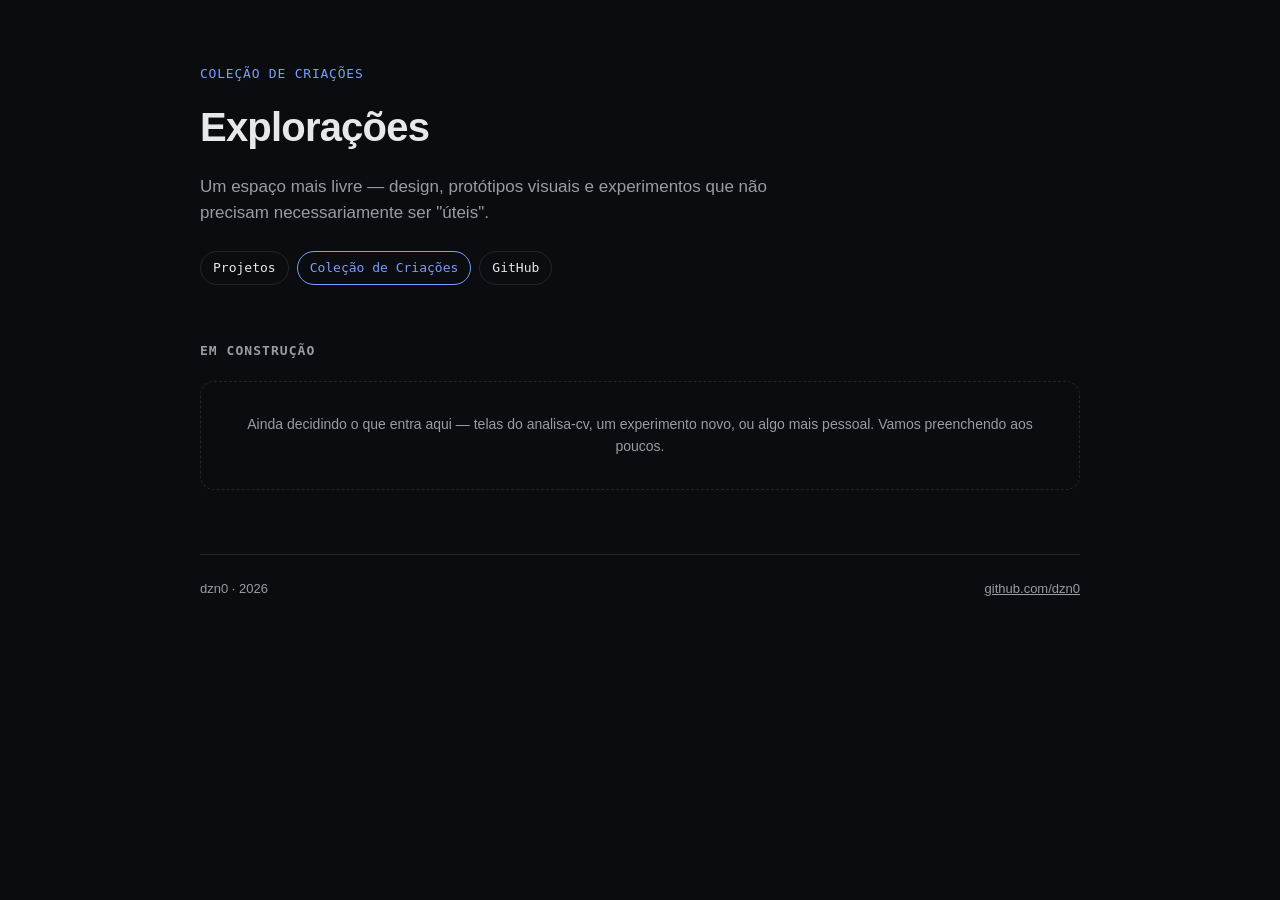
==== criacoes/index.html @ fe2613f8 "Add initial GitHub Pages site with projects portfolio and creations placeholder Co-Authored-By: Clau" ====
<!doctype html>
<html lang="pt-BR">
<head>
  <meta charset="UTF-8" />
  <meta name="viewport" content="width=device-width, initial-scale=1.0" />
  <title>dzn0 — Coleção de Criações</title>
  <meta name="description" content="Lado criativo e exploratório de André — design, protótipos, experimentos." />
  <link rel="stylesheet" href="../assets/style.css" />
</head>
<body>
  <div class="wrap">
    <header class="hero">
      <p class="eyebrow">Coleção de Criações</p>
      <h1>Explorações</h1>
      <p class="lede">
        Um espaço mais livre — design, protótipos visuais e experimentos que não
        precisam necessariamente ser "úteis".
      </p>
      <nav class="nav-links">
        <a href="../index.html">Projetos</a>
        <a href="index.html" aria-current="page">Coleção de Criações</a>
        <a href="https://github.com/dzn0" target="_blank" rel="noopener">GitHub</a>
      </nav>
    </header>

    <section>
      <h2>Em construção</h2>
      <div class="placeholder">
        Ainda decidindo o que entra aqui — telas do analisa-cv, um experimento novo,
        ou algo mais pessoal. Vamos preenchendo aos poucos.
      </div>
    </section>

    <!--
      Modelo pra quando tiver conteúdo — copiar o bloco abaixo dentro de uma <section>:

      <div class="gallery">
        <figure>
          <img src="../assets/exemplo.png" alt="Descrição da imagem" />
          <figcaption>Nome da peça — contexto curto</figcaption>
        </figure>
      </div>
    -->

    <footer>
      <span>dzn0 · 2026</span>
      <a href="https://github.com/dzn0" target="_blank" rel="noopener">github.com/dzn0</a>
    </footer>
  </div>
</body>
</html>
---- assets/style.css ----
:root {
  color-scheme: dark;
  --bg: #0b0c0f;
  --bg-elev: #121317;
  --border: #23252b;
  --text: #e7e8ea;
  --text-dim: #9a9ca3;
  --accent: #7c9cff;
  --accent-dim: #3d4a7a;
  --mono: "SFMono-Regular", ui-monospace, "JetBrains Mono", Consolas, monospace;
  --sans: -apple-system, "Segoe UI", Inter, Helvetica, Arial, sans-serif;
  --radius: 14px;
  --max-width: 880px;
}

* { box-sizing: border-box; }

html, body {
  margin: 0;
  padding: 0;
  background: var(--bg);
  color: var(--text);
  font-family: var(--sans);
  line-height: 1.55;
}

body {
  padding: 64px 24px 96px;
}

.wrap {
  max-width: var(--max-width);
  margin: 0 auto;
}

header.hero {
  margin-bottom: 56px;
}

.eyebrow {
  font-family: var(--mono);
  font-size: 13px;
  color: var(--accent);
  letter-spacing: 0.06em;
  text-transform: uppercase;
  margin: 0 0 12px;
}

h1 {
  font-size: clamp(28px, 5vw, 40px);
  margin: 0 0 16px;
  letter-spacing: -0.02em;
}

.lede {
  color: var(--text-dim);
  font-size: 17px;
  max-width: 640px;
  margin: 0 0 24px;
}

.nav-links {
  display: flex;
  gap: 8px;
  flex-wrap: wrap;
}

.nav-links a {
  font-family: var(--mono);
  font-size: 13px;
  color: var(--text);
  text-decoration: none;
  border: 1px solid var(--border);
  padding: 6px 12px;
  border-radius: 999px;
  transition: border-color 0.15s ease, color 0.15s ease;
}

.nav-links a:hover,
.nav-links a[aria-current="page"] {
  border-color: var(--accent);
  color: var(--accent);
}

section {
  margin-bottom: 48px;
}

section > h2 {
  font-size: 13px;
  font-family: var(--mono);
  text-transform: uppercase;
  letter-spacing: 0.08em;
  color: var(--text-dim);
  margin: 0 0 20px;
}

.card {
  background: var(--bg-elev);
  border: 1px solid var(--border);
  border-radius: var(--radius);
  padding: 24px;
  margin-bottom: 16px;
  transition: border-color 0.15s ease, transform 0.15s ease;
}

.card:hover {
  border-color: var(--accent-dim);
}

.card.featured {
  border-color: var(--accent-dim);
  background: linear-gradient(180deg, rgba(124,156,255,0.06), transparent 60%), var(--bg-elev);
}

.card-top {
  display: flex;
  align-items: baseline;
  justify-content: space-between;
  gap: 12px;
  flex-wrap: wrap;
  margin-bottom: 8px;
}

.card h3 {
  margin: 0;
  font-size: 19px;
}

.card h3 a {
  color: var(--text);
  text-decoration: none;
}

.card h3 a:hover {
  color: var(--accent);
}

.tag {
  font-family: var(--mono);
  font-size: 11px;
  color: var(--accent);
  border: 1px solid var(--accent-dim);
  padding: 2px 8px;
  border-radius: 999px;
  white-space: nowrap;
}

.tag.wip {
  color: #e0b168;
  border-color: #6b552e;
}

.card p {
  color: var(--text-dim);
  margin: 0 0 12px;
  font-size: 15px;
}

.stack {
  display: flex;
  flex-wrap: wrap;
  gap: 6px;
  margin-bottom: 14px;
}

.stack span {
  font-family: var(--mono);
  font-size: 11.5px;
  color: var(--text-dim);
  background: rgba(255,255,255,0.04);
  padding: 3px 8px;
  border-radius: 6px;
}

.card-links {
  display: flex;
  gap: 16px;
}

.card-links a {
  font-family: var(--mono);
  font-size: 13px;
  color: var(--accent);
  text-decoration: none;
}

.card-links a:hover {
  text-decoration: underline;
}

.placeholder {
  border: 1px dashed var(--border);
  border-radius: var(--radius);
  padding: 32px 24px;
  color: var(--text-dim);
  font-size: 14px;
  text-align: center;
}

.gallery {
  display: grid;
  grid-template-columns: repeat(auto-fill, minmax(220px, 1fr));
  gap: 16px;
}

.gallery figure {
  margin: 0;
  border: 1px solid var(--border);
  border-radius: var(--radius);
  overflow: hidden;
  background: var(--bg-elev);
}

.gallery img {
  display: block;
  width: 100%;
  height: auto;
}

.gallery figcaption {
  padding: 10px 14px;
  font-size: 13px;
  color: var(--text-dim);
}

footer {
  margin-top: 64px;
  padding-top: 24px;
  border-top: 1px solid var(--border);
  color: var(--text-dim);
  font-size: 13px;
  display: flex;
  justify-content: space-between;
  flex-wrap: wrap;
  gap: 8px;
}

footer a {
  color: var(--text-dim);
}

footer a:hover {
  color: var(--accent);
}
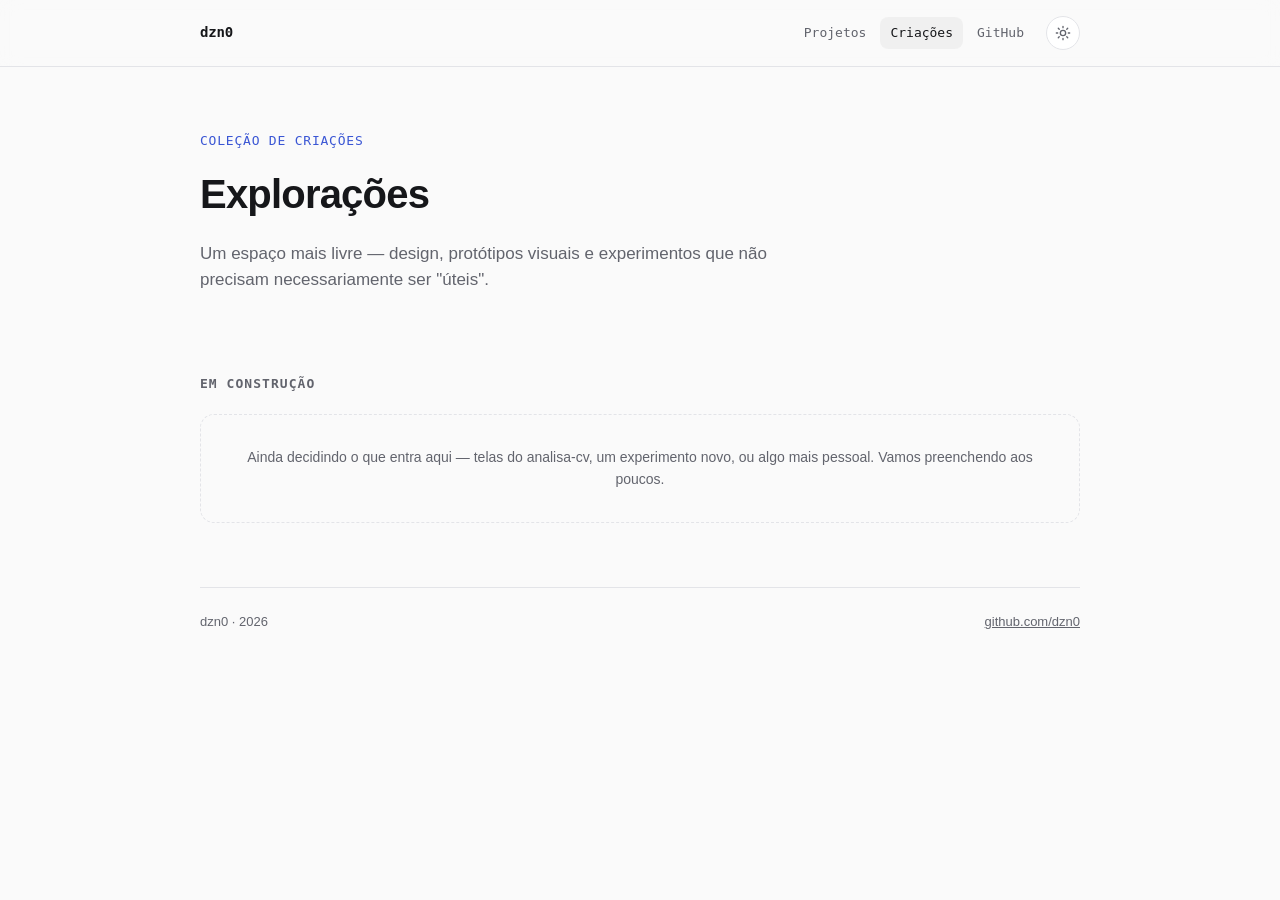
==== commit 2bcdce76: "Add site header with light/dark toggle and profile photo Defaults to light mode; preference persists" ====
--- a/criacoes/index.html
+++ b/criacoes/index.html
@@ -6,21 +6,47 @@
   <title>dzn0 — Coleção de Criações</title>
   <meta name="description" content="Lado criativo e exploratório de André — design, protótipos, experimentos." />
   <link rel="stylesheet" href="../assets/style.css" />
+  <script>
+    (function () {
+      try {
+        if (localStorage.getItem("theme") === "dark") {
+          document.documentElement.setAttribute("data-theme", "dark");
+        }
+      } catch (e) {}
+    })();
+  </script>
 </head>
 <body>
+  <header class="site-header">
+    <div class="wrap">
+      <a class="brand" href="../index.html">dzn0</a>
+      <nav>
+        <a href="../index.html">Projetos</a>
+        <a href="index.html" aria-current="page">Criações</a>
+        <a href="https://github.com/dzn0" target="_blank" rel="noopener">GitHub</a>
+        <button class="theme-toggle" type="button" onclick="window.__toggleTheme()" aria-label="Alternar tema claro/escuro">
+          <svg class="icon-sun" viewBox="0 0 24 24" fill="none" stroke="currentColor" stroke-width="2" stroke-linecap="round" stroke-linejoin="round" aria-hidden="true">
+            <circle cx="12" cy="12" r="4"/>
+            <path d="M12 2v2M12 20v2M4.93 4.93l1.41 1.41M17.66 17.66l1.41 1.41M2 12h2M20 12h2M6.34 17.66l-1.41 1.41M19.07 4.93l-1.41 1.41"/>
+          </svg>
+          <svg class="icon-moon" viewBox="0 0 24 24" fill="currentColor" aria-hidden="true">
+            <path d="M21 12.79A9 9 0 1 1 11.21 3 7 7 0 0 0 21 12.79z"/>
+          </svg>
+        </button>
+      </nav>
+    </div>
+  </header>
+
   <div class="wrap">
     <header class="hero">
-      <p class="eyebrow">Coleção de Criações</p>
-      <h1>Explorações</h1>
-      <p class="lede">
-        Um espaço mais livre — design, protótipos visuais e experimentos que não
-        precisam necessariamente ser "úteis".
-      </p>
-      <nav class="nav-links">
-        <a href="../index.html">Projetos</a>
-        <a href="index.html" aria-current="page">Coleção de Criações</a>
-        <a href="https://github.com/dzn0" target="_blank" rel="noopener">GitHub</a>
-      </nav>
+      <div>
+        <p class="eyebrow">Coleção de Criações</p>
+        <h1>Explorações</h1>
+        <p class="lede">
+          Um espaço mais livre — design, protótipos visuais e experimentos que não
+          precisam necessariamente ser "úteis".
+        </p>
+      </div>
     </header>
 
     <section>
@@ -47,5 +73,6 @@
       <a href="https://github.com/dzn0" target="_blank" rel="noopener">github.com/dzn0</a>
     </footer>
   </div>
+  <script src="../assets/theme.js"></script>
 </body>
 </html>
--- a/assets/style.css
+++ b/assets/style.css
@@ -1,4 +1,22 @@
 :root {
+  color-scheme: light;
+  --bg: #fafafa;
+  --bg-elev: #ffffff;
+  --border: #e3e4e8;
+  --text: #16171a;
+  --text-dim: #62646d;
+  --accent: #3a56d4;
+  --accent-dim: #c3cdf5;
+  --stack-bg: rgba(0, 0, 0, 0.04);
+  --tint: rgba(58, 86, 212, 0.05);
+  --header-bg: rgba(250, 250, 250, 0.85);
+  --mono: "SFMono-Regular", ui-monospace, "JetBrains Mono", Consolas, monospace;
+  --sans: -apple-system, "Segoe UI", Inter, Helvetica, Arial, sans-serif;
+  --radius: 14px;
+  --max-width: 880px;
+}
+
+html[data-theme="dark"] {
   color-scheme: dark;
   --bg: #0b0c0f;
   --bg-elev: #121317;
@@ -7,11 +25,12 @@
   --text-dim: #9a9ca3;
   --accent: #7c9cff;
   --accent-dim: #3d4a7a;
-  --mono: "SFMono-Regular", ui-monospace, "JetBrains Mono", Consolas, monospace;
-  --sans: -apple-system, "Segoe UI", Inter, Helvetica, Arial, sans-serif;
-  --radius: 14px;
-  --max-width: 880px;
-}
+  --stack-bg: rgba(255, 255, 255, 0.04);
+  --tint: rgba(124, 156, 255, 0.06);
+  --header-bg: rgba(11, 12, 15, 0.85);
+}
+
+* { transition: background-color 0.15s ease, border-color 0.15s ease, color 0.15s ease; }
 
 * { box-sizing: border-box; }
 
@@ -25,7 +44,7 @@
 }
 
 body {
-  padding: 64px 24px 96px;
+  padding: 0 24px 96px;
 }
 
 .wrap {
@@ -33,8 +52,96 @@
   margin: 0 auto;
 }
 
+.site-header {
+  position: sticky;
+  top: 0;
+  z-index: 10;
+  backdrop-filter: blur(10px);
+  background: var(--header-bg);
+  border-bottom: 1px solid var(--border);
+  margin: 0 -24px 64px;
+  padding: 16px 24px;
+}
+
+.site-header .wrap {
+  display: flex;
+  align-items: center;
+  justify-content: space-between;
+  gap: 16px;
+}
+
+.brand {
+  font-family: var(--mono);
+  font-size: 14px;
+  font-weight: 600;
+  color: var(--text);
+  text-decoration: none;
+  letter-spacing: -0.01em;
+}
+
+.site-header nav {
+  display: flex;
+  align-items: center;
+  gap: 4px;
+}
+
+.site-header nav a {
+  font-family: var(--mono);
+  font-size: 13px;
+  color: var(--text-dim);
+  text-decoration: none;
+  padding: 6px 10px;
+  border-radius: 8px;
+}
+
+.site-header nav a:hover,
+.site-header nav a[aria-current="page"] {
+  color: var(--text);
+  background: var(--stack-bg);
+}
+
+.theme-toggle {
+  display: inline-flex;
+  align-items: center;
+  justify-content: center;
+  width: 34px;
+  height: 34px;
+  border-radius: 999px;
+  border: 1px solid var(--border);
+  background: var(--bg-elev);
+  color: var(--text-dim);
+  cursor: pointer;
+  margin-left: 8px;
+}
+
+.theme-toggle:hover {
+  color: var(--text);
+  border-color: var(--accent-dim);
+}
+
+.theme-toggle svg {
+  width: 16px;
+  height: 16px;
+}
+
+.theme-toggle .icon-moon { display: none; }
+html[data-theme="dark"] .theme-toggle .icon-sun { display: none; }
+html[data-theme="dark"] .theme-toggle .icon-moon { display: block; }
+
 header.hero {
   margin-bottom: 56px;
+  display: flex;
+  align-items: flex-start;
+  gap: 20px;
+}
+
+.avatar {
+  width: 64px;
+  height: 64px;
+  border-radius: 50%;
+  object-fit: cover;
+  border: 1px solid var(--border);
+  flex-shrink: 0;
 }
 
 .eyebrow {
@@ -110,7 +217,7 @@
 
 .card.featured {
   border-color: var(--accent-dim);
-  background: linear-gradient(180deg, rgba(124,156,255,0.06), transparent 60%), var(--bg-elev);
+  background: linear-gradient(180deg, var(--tint), transparent 60%), var(--bg-elev);
 }
 
 .card-top {
@@ -168,7 +275,7 @@
   font-family: var(--mono);
   font-size: 11.5px;
   color: var(--text-dim);
-  background: rgba(255,255,255,0.04);
+  background: var(--stack-bg);
   padding: 3px 8px;
   border-radius: 6px;
 }
@@ -187,6 +294,75 @@
 
 .card-links a:hover {
   text-decoration: underline;
+}
+
+.ai-legend {
+  border: 1px solid var(--border);
+  border-radius: var(--radius);
+  padding: 20px 24px;
+  background: var(--bg-elev);
+}
+
+.ai-legend > p {
+  color: var(--text-dim);
+  font-size: 14px;
+  margin: 0 0 16px;
+}
+
+.ai-key {
+  display: grid;
+  grid-template-columns: repeat(auto-fit, minmax(200px, 1fr));
+  gap: 16px;
+}
+
+.ai-key-item p {
+  color: var(--text-dim);
+  font-size: 13px;
+  margin: 8px 0 0;
+}
+
+.ai-badge {
+  display: inline-flex;
+  align-items: center;
+  gap: 6px;
+  font-family: var(--mono);
+  font-size: 12px;
+  padding: 4px 10px;
+  border-radius: 999px;
+  border: 1px solid;
+  white-space: nowrap;
+}
+
+.ai-badge svg {
+  width: 13px;
+  height: 13px;
+  flex-shrink: 0;
+}
+
+.ai-badge.vibecoded {
+  color: #e8a077;
+  border-color: #6b4530;
+  background: rgba(217, 119, 87, 0.08);
+}
+
+.ai-badge.assisted {
+  color: var(--accent);
+  border-color: var(--accent-dim);
+  background: rgba(124, 156, 255, 0.06);
+}
+
+.ai-badge.none {
+  color: #8fc396;
+  border-color: #3d5c40;
+  background: rgba(143, 195, 150, 0.06);
+}
+
+.card .ai-note {
+  color: var(--text-dim);
+  font-size: 13px;
+  margin: 0 0 14px;
+  padding-top: 12px;
+  border-top: 1px solid var(--border);
 }
 
 .placeholder {
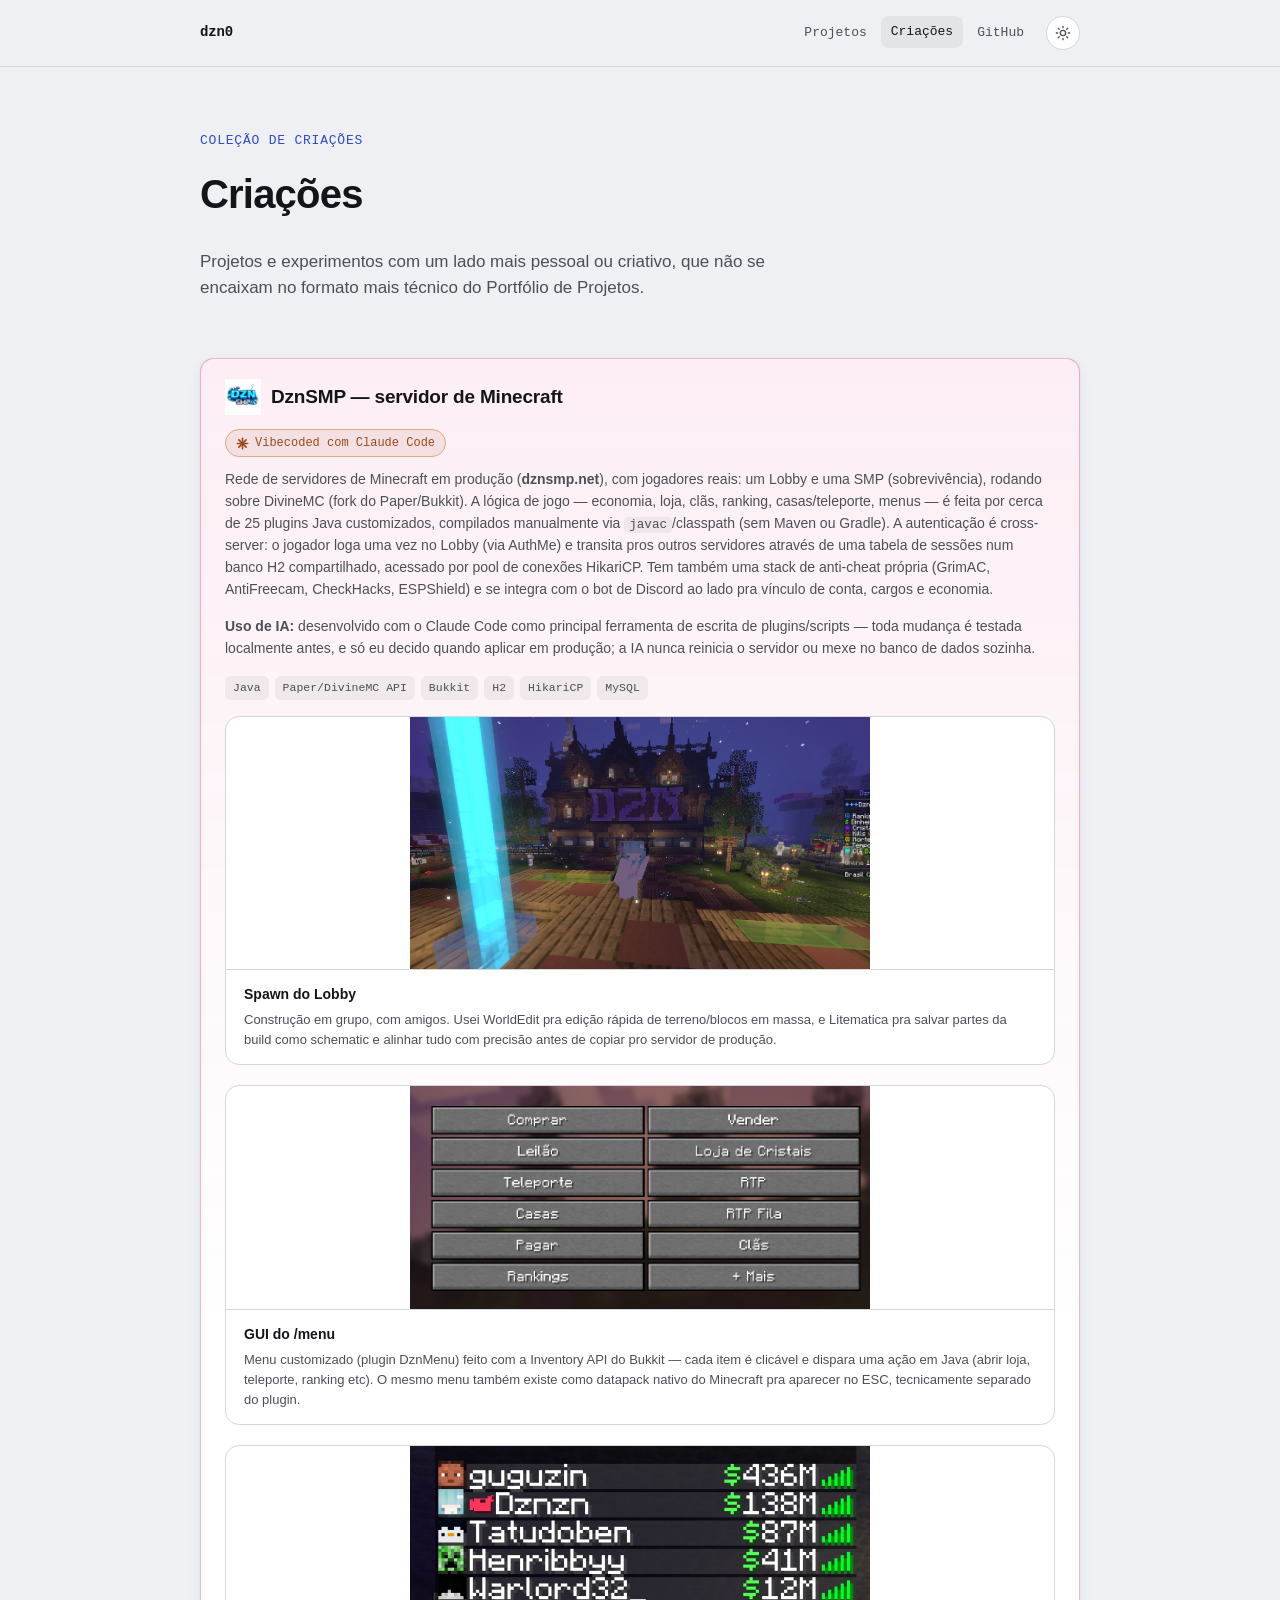
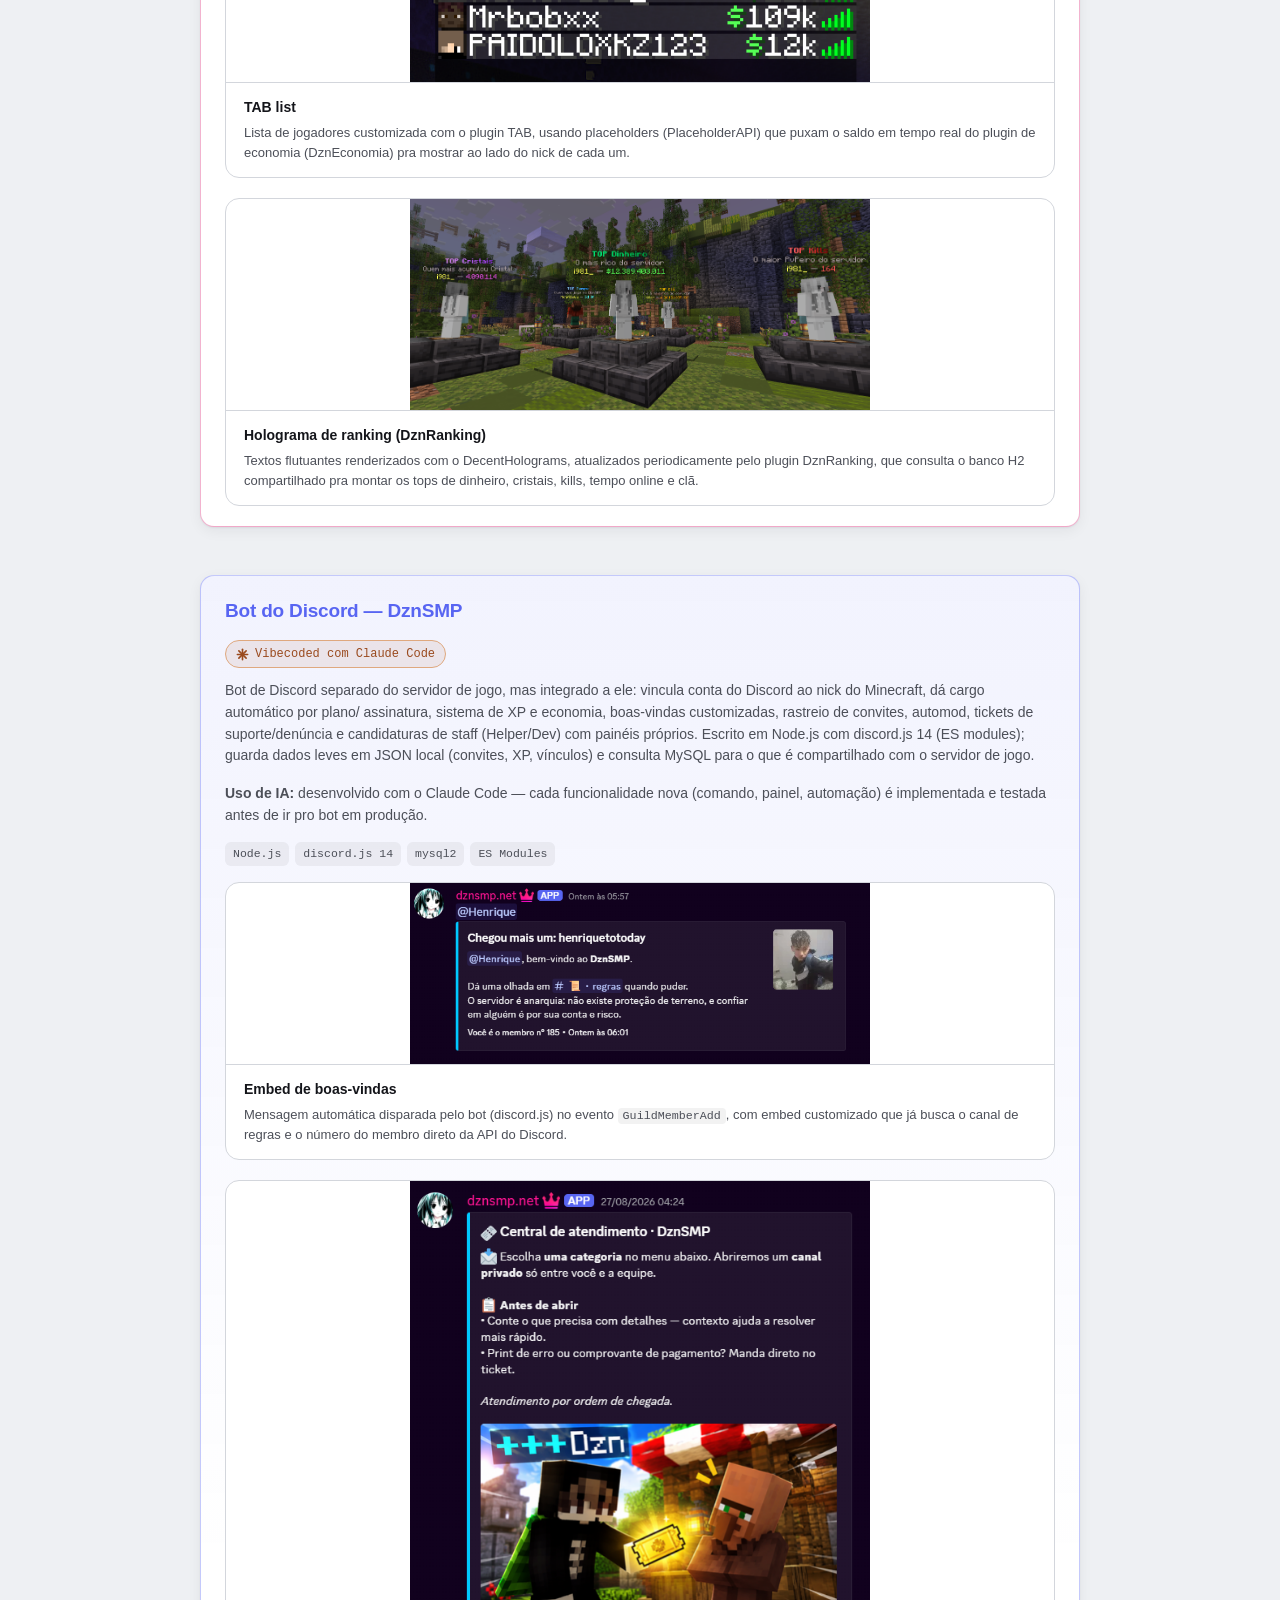
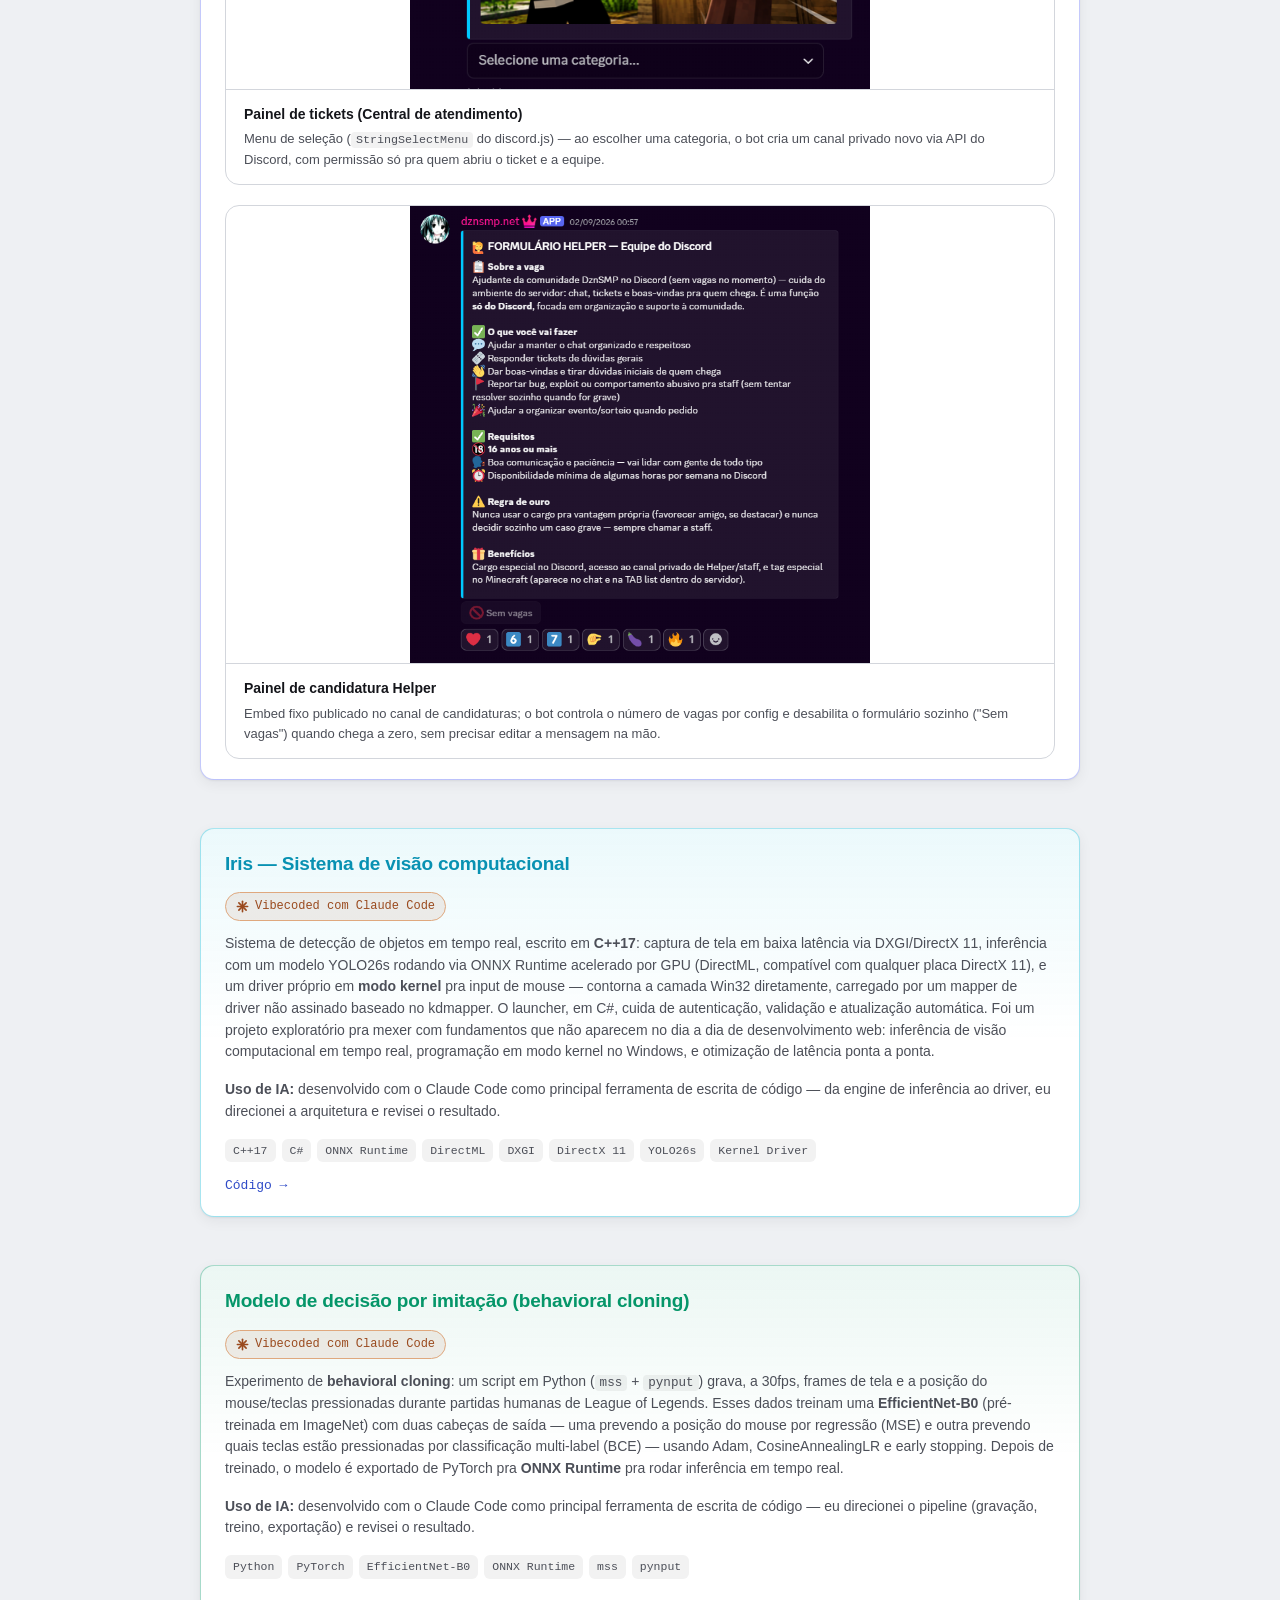
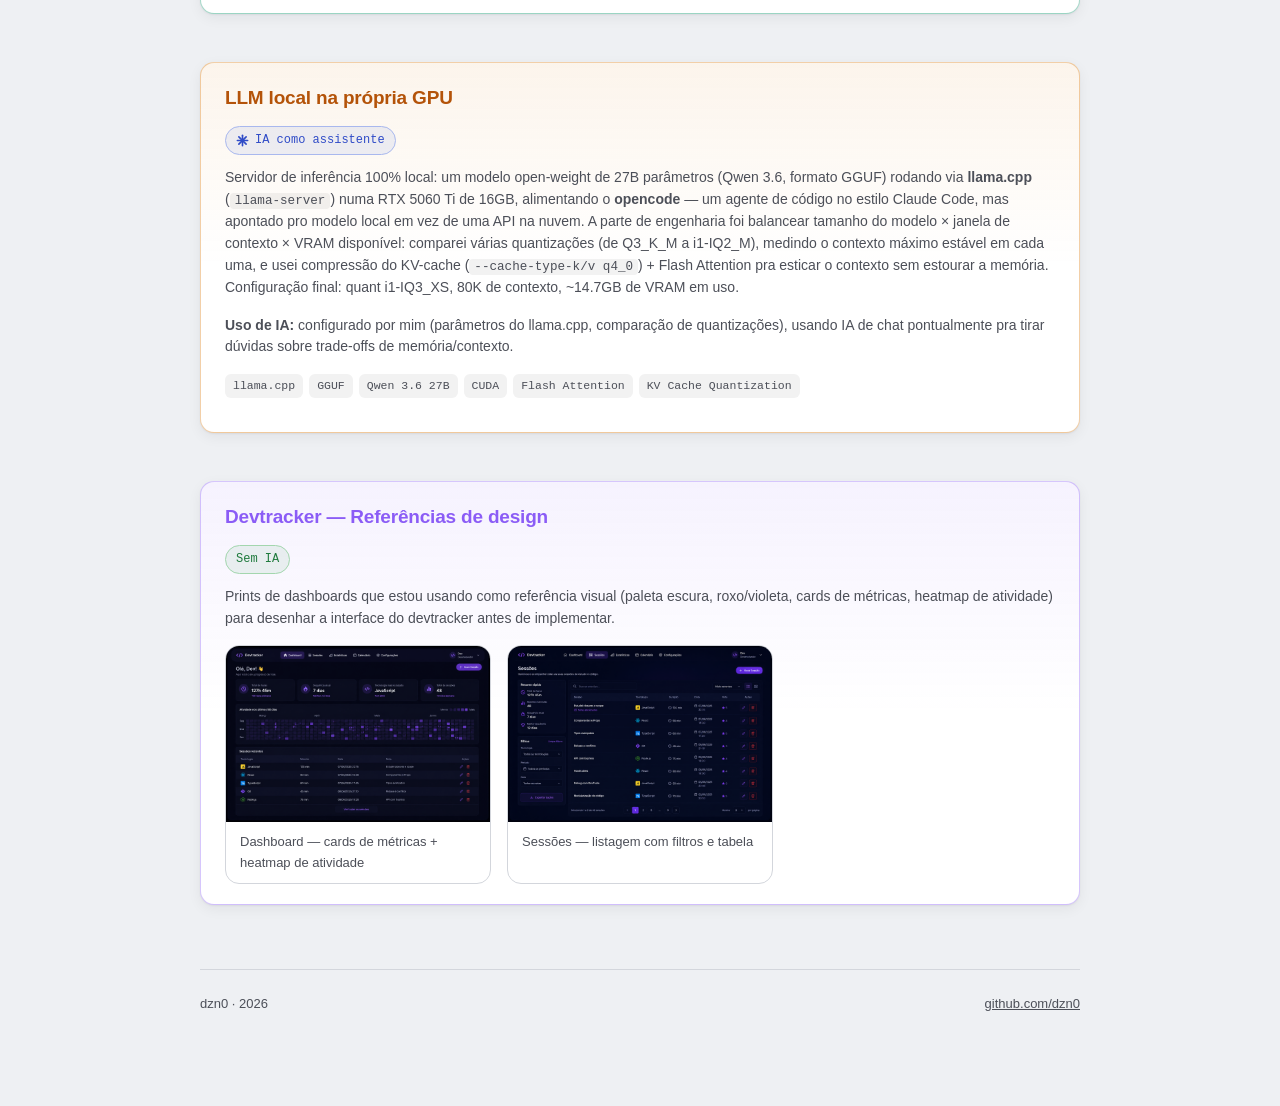
==== commit befc665f: "Add creations gallery images with lightbox and refine site styling Co-Authored-By: Claude Sonnet 5 <" ====
--- a/criacoes/index.html
+++ b/criacoes/index.html
@@ -41,32 +41,326 @@
     <header class="hero">
       <div>
         <p class="eyebrow">Coleção de Criações</p>
-        <h1>Explorações</h1>
+        <h1>Criações</h1>
         <p class="lede">
-          Um espaço mais livre — design, protótipos visuais e experimentos que não
-          precisam necessariamente ser "úteis".
+          Projetos e experimentos com um lado mais pessoal ou criativo, que não se
+          encaixam no formato mais técnico do Portfólio de Projetos.
         </p>
       </div>
     </header>
 
     <section>
-      <h2>Em construção</h2>
-      <div class="placeholder">
-        Ainda decidindo o que entra aqui — telas do analisa-cv, um experimento novo,
-        ou algo mais pessoal. Vamos preenchendo aos poucos.
-      </div>
-    </section>
-
-    <!--
-      Modelo pra quando tiver conteúdo — copiar o bloco abaixo dentro de uma <section>:
-
-      <div class="gallery">
-        <figure>
-          <img src="../assets/exemplo.png" alt="Descrição da imagem" />
-          <figcaption>Nome da peça — contexto curto</figcaption>
-        </figure>
-      </div>
-    -->
+      <div class="ai-legend box-pink">
+        <div class="box-title-row">
+          <img src="../assets/creations/dznsmp/logo.png" alt="Logo do DznSMP" />
+          <h2>DznSMP — servidor de Minecraft</h2>
+        </div>
+        <span class="ai-badge vibecoded">
+          <svg viewBox="0 0 24 24" fill="currentColor" aria-hidden="true">
+            <rect x="10.5" y="1" width="3" height="22" rx="1.5"/>
+            <rect x="10.5" y="1" width="3" height="22" rx="1.5" transform="rotate(45 12 12)"/>
+            <rect x="10.5" y="1" width="3" height="22" rx="1.5" transform="rotate(90 12 12)"/>
+            <rect x="10.5" y="1" width="3" height="22" rx="1.5" transform="rotate(135 12 12)"/>
+          </svg>
+          Vibecoded com Claude Code
+        </span>
+        <p style="margin-top: 12px;">
+          Rede de servidores de Minecraft em produção (<strong>dznsmp.net</strong>), com
+          jogadores reais: um Lobby e uma SMP (sobrevivência), rodando sobre DivineMC
+          (fork do Paper/Bukkit). A lógica de jogo — economia,
+          loja, clãs, ranking, casas/teleporte, menus — é feita por cerca de 25 plugins
+          Java customizados, compilados manualmente via <code>javac</code>/classpath
+          (sem Maven ou Gradle). A autenticação é cross-server: o jogador loga uma vez
+          no Lobby (via AuthMe) e transita pros outros servidores através de uma tabela
+          de sessões num banco H2 compartilhado, acessado por pool de conexões
+          HikariCP. Tem também uma stack de anti-cheat própria (GrimAC, AntiFreecam,
+          CheckHacks, ESPShield) e se integra com o bot de Discord ao lado pra vínculo
+          de conta, cargos e economia.
+        </p>
+        <p class="ai-note">
+          <strong>Uso de IA:</strong> desenvolvido com o Claude Code como principal
+          ferramenta de escrita de plugins/scripts — toda mudança é testada localmente
+          antes, e só eu decido quando aplicar em produção; a IA nunca reinicia o
+          servidor ou mexe no banco de dados sozinha.
+        </p>
+        <div class="stack">
+          <span>Java</span>
+          <span>Paper/DivineMC API</span>
+          <span>Bukkit</span>
+          <span>H2</span>
+          <span>HikariCP</span>
+          <span>MySQL</span>
+        </div>
+        <div class="shot-list">
+          <figure>
+            <img src="../assets/creations/dznsmp/lobby.png" alt="Spawn do Lobby do DznSMP, com a fachada da mansão e o nome DZN em blocos" />
+            <figcaption>
+              <strong>Spawn do Lobby</strong>
+              <span>
+                Construção em grupo, com amigos. Usei WorldEdit pra edição rápida de
+                terreno/blocos em massa, e Litematica pra salvar partes da build como
+                schematic e alinhar tudo com precisão antes de copiar pro servidor de
+                produção.
+              </span>
+            </figcaption>
+          </figure>
+          <figure>
+            <img src="../assets/creations/dznsmp/gui-loja.png" alt="Menu de itens do /menu com opções como Comprar, Vender, Leilão, Teleporte, Casas, Clãs e Rankings" />
+            <figcaption>
+              <strong>GUI do /menu</strong>
+              <span>
+                Menu customizado (plugin DznMenu) feito com a Inventory API do Bukkit —
+                cada item é clicável e dispara uma ação em Java (abrir loja, teleporte,
+                ranking etc). O mesmo menu também existe como datapack nativo do
+                Minecraft pra aparecer no ESC, tecnicamente separado do plugin.
+              </span>
+            </figcaption>
+          </figure>
+          <figure>
+            <img src="../assets/creations/dznsmp/tablist.png" alt="Lista de jogadores (TAB) mostrando nick, saldo e ping de cada um" />
+            <figcaption>
+              <strong>TAB list</strong>
+              <span>
+                Lista de jogadores customizada com o plugin TAB, usando placeholders
+                (PlaceholderAPI) que puxam o saldo em tempo real do plugin de economia
+                (DznEconomia) pra mostrar ao lado do nick de cada um.
+              </span>
+            </figcaption>
+          </figure>
+          <figure>
+            <img src="../assets/creations/dznsmp/holograma-ranking.png" alt="Hologramas de ranking no spawn mostrando TOP Cristais, TOP Dinheiro, TOP Kills, TOP Tempo e TOP Clã" />
+            <figcaption>
+              <strong>Holograma de ranking (DznRanking)</strong>
+              <span>
+                Textos flutuantes renderizados com o DecentHolograms, atualizados
+                periodicamente pelo plugin DznRanking, que consulta o banco H2
+                compartilhado pra montar os tops de dinheiro, cristais, kills, tempo
+                online e clã.
+              </span>
+            </figcaption>
+          </figure>
+        </div>
+      </div>
+    </section>
+
+    <section>
+      <div class="ai-legend box-blurple">
+        <h2>Bot do Discord — DznSMP</h2>
+        <span class="ai-badge vibecoded">
+          <svg viewBox="0 0 24 24" fill="currentColor" aria-hidden="true">
+            <rect x="10.5" y="1" width="3" height="22" rx="1.5"/>
+            <rect x="10.5" y="1" width="3" height="22" rx="1.5" transform="rotate(45 12 12)"/>
+            <rect x="10.5" y="1" width="3" height="22" rx="1.5" transform="rotate(90 12 12)"/>
+            <rect x="10.5" y="1" width="3" height="22" rx="1.5" transform="rotate(135 12 12)"/>
+          </svg>
+          Vibecoded com Claude Code
+        </span>
+        <p style="margin-top: 12px;">
+          Bot de Discord separado do servidor de jogo, mas integrado a ele: vincula
+          conta do Discord ao nick do Minecraft, dá cargo automático por plano/
+          assinatura, sistema de XP e economia, boas-vindas customizadas, rastreio de
+          convites, automod, tickets de suporte/denúncia e candidaturas de staff
+          (Helper/Dev) com painéis próprios. Escrito em Node.js com discord.js 14 (ES
+          modules); guarda dados leves em JSON local (convites, XP, vínculos) e consulta
+          MySQL para o que é compartilhado com o servidor de jogo.
+        </p>
+        <p class="ai-note">
+          <strong>Uso de IA:</strong> desenvolvido com o Claude Code — cada
+          funcionalidade nova (comando, painel, automação) é implementada e testada
+          antes de ir pro bot em produção.
+        </p>
+        <div class="stack">
+          <span>Node.js</span>
+          <span>discord.js 14</span>
+          <span>mysql2</span>
+          <span>ES Modules</span>
+        </div>
+        <div class="shot-list">
+          <figure>
+            <img src="../assets/creations/discord-bot/embed-boas-vindas.png" alt="Embed de boas-vindas do bot cumprimentando um novo membro que entrou no servidor" />
+            <figcaption>
+              <strong>Embed de boas-vindas</strong>
+              <span>
+                Mensagem automática disparada pelo bot (discord.js) no evento
+                <code>GuildMemberAdd</code>, com embed customizado que já busca o canal
+                de regras e o número do membro direto da API do Discord.
+              </span>
+            </figcaption>
+          </figure>
+          <figure>
+            <img src="../assets/creations/discord-bot/painel-tickets.png" alt="Painel de central de atendimento do bot, com categorias de ticket num menu suspenso" />
+            <figcaption>
+              <strong>Painel de tickets (Central de atendimento)</strong>
+              <span>
+                Menu de seleção (<code>StringSelectMenu</code> do discord.js) — ao
+                escolher uma categoria, o bot cria um canal privado novo via API do
+                Discord, com permissão só pra quem abriu o ticket e a equipe.
+              </span>
+            </figcaption>
+          </figure>
+          <figure>
+            <img src="../assets/creations/discord-bot/painel-helper.png" alt="Formulário de candidatura para a vaga de Helper, com requisitos e reações de aprovação" />
+            <figcaption>
+              <strong>Painel de candidatura Helper</strong>
+              <span>
+                Embed fixo publicado no canal de candidaturas; o bot controla o número
+                de vagas por config e desabilita o formulário sozinho ("Sem vagas")
+                quando chega a zero, sem precisar editar a mensagem na mão.
+              </span>
+            </figcaption>
+          </figure>
+        </div>
+      </div>
+    </section>
+
+    <section>
+      <div class="ai-legend box-cyan">
+        <h2>Iris — Sistema de visão computacional</h2>
+        <span class="ai-badge vibecoded">
+          <svg viewBox="0 0 24 24" fill="currentColor" aria-hidden="true">
+            <rect x="10.5" y="1" width="3" height="22" rx="1.5"/>
+            <rect x="10.5" y="1" width="3" height="22" rx="1.5" transform="rotate(45 12 12)"/>
+            <rect x="10.5" y="1" width="3" height="22" rx="1.5" transform="rotate(90 12 12)"/>
+            <rect x="10.5" y="1" width="3" height="22" rx="1.5" transform="rotate(135 12 12)"/>
+          </svg>
+          Vibecoded com Claude Code
+        </span>
+        <p style="margin-top: 12px;">
+          Sistema de detecção de objetos em tempo real, escrito em <strong>C++17</strong>:
+          captura de tela em baixa latência via DXGI/DirectX 11, inferência com um
+          modelo YOLO26s rodando via ONNX Runtime acelerado por GPU (DirectML,
+          compatível com qualquer placa DirectX 11), e um driver próprio em
+          <strong>modo kernel</strong> pra input de mouse — contorna a camada Win32
+          diretamente, carregado por um mapper de driver não assinado baseado no
+          kdmapper. O launcher, em C#, cuida de autenticação, validação e atualização
+          automática. Foi um projeto exploratório pra mexer com fundamentos que não
+          aparecem no dia a dia de desenvolvimento web: inferência de visão
+          computacional em tempo real, programação em modo kernel no Windows, e
+          otimização de latência ponta a ponta.
+        </p>
+        <p class="ai-note">
+          <strong>Uso de IA:</strong> desenvolvido com o Claude Code como principal
+          ferramenta de escrita de código — da engine de inferência ao driver, eu
+          direcionei a arquitetura e revisei o resultado.
+        </p>
+        <div class="stack">
+          <span>C++17</span>
+          <span>C#</span>
+          <span>ONNX Runtime</span>
+          <span>DirectML</span>
+          <span>DXGI</span>
+          <span>DirectX 11</span>
+          <span>YOLO26s</span>
+          <span>Kernel Driver</span>
+        </div>
+        <div class="card-links" style="margin-top: 14px;">
+          <a href="https://github.com/dzn0/iris-computer-vision" target="_blank" rel="noopener">Código →</a>
+        </div>
+      </div>
+    </section>
+
+    <section>
+      <div class="ai-legend box-green">
+        <h2>Modelo de decisão por imitação (behavioral cloning)</h2>
+        <span class="ai-badge vibecoded">
+          <svg viewBox="0 0 24 24" fill="currentColor" aria-hidden="true">
+            <rect x="10.5" y="1" width="3" height="22" rx="1.5"/>
+            <rect x="10.5" y="1" width="3" height="22" rx="1.5" transform="rotate(45 12 12)"/>
+            <rect x="10.5" y="1" width="3" height="22" rx="1.5" transform="rotate(90 12 12)"/>
+            <rect x="10.5" y="1" width="3" height="22" rx="1.5" transform="rotate(135 12 12)"/>
+          </svg>
+          Vibecoded com Claude Code
+        </span>
+        <p style="margin-top: 12px;">
+          Experimento de <strong>behavioral cloning</strong>: um script em Python
+          (<code>mss</code> + <code>pynput</code>) grava, a 30fps, frames de tela e a
+          posição do mouse/teclas pressionadas durante partidas humanas de League of
+          Legends. Esses dados treinam uma <strong>EfficientNet-B0</strong>
+          (pré-treinada em ImageNet) com duas cabeças de saída — uma prevendo a posição
+          do mouse por regressão (MSE) e outra prevendo quais teclas estão pressionadas
+          por classificação multi-label (BCE) — usando Adam, CosineAnnealingLR e early
+          stopping. Depois de treinado, o modelo é exportado de PyTorch pra
+          <strong>ONNX Runtime</strong> pra rodar inferência em tempo real.
+        </p>
+        <p class="ai-note">
+          <strong>Uso de IA:</strong> desenvolvido com o Claude Code como principal
+          ferramenta de escrita de código — eu direcionei o pipeline (gravação, treino,
+          exportação) e revisei o resultado.
+        </p>
+        <div class="stack">
+          <span>Python</span>
+          <span>PyTorch</span>
+          <span>EfficientNet-B0</span>
+          <span>ONNX Runtime</span>
+          <span>mss</span>
+          <span>pynput</span>
+        </div>
+      </div>
+    </section>
+
+    <section>
+      <div class="ai-legend box-amber">
+        <h2>LLM local na própria GPU</h2>
+        <span class="ai-badge assisted">
+          <svg viewBox="0 0 24 24" fill="currentColor" aria-hidden="true">
+            <rect x="10.5" y="1" width="3" height="22" rx="1.5"/>
+            <rect x="10.5" y="1" width="3" height="22" rx="1.5" transform="rotate(45 12 12)"/>
+            <rect x="10.5" y="1" width="3" height="22" rx="1.5" transform="rotate(90 12 12)"/>
+            <rect x="10.5" y="1" width="3" height="22" rx="1.5" transform="rotate(135 12 12)"/>
+          </svg>
+          IA como assistente
+        </span>
+        <p style="margin-top: 12px;">
+          Servidor de inferência 100% local: um modelo open-weight de 27B parâmetros
+          (Qwen 3.6, formato GGUF) rodando via <strong>llama.cpp</strong>
+          (<code>llama-server</code>) numa RTX 5060 Ti de 16GB, alimentando o
+          <strong>opencode</strong> — um agente de código no estilo Claude Code, mas
+          apontado pro modelo local em vez de uma API na nuvem. A parte de engenharia
+          foi balancear tamanho do modelo × janela de contexto × VRAM disponível:
+          comparei várias quantizações (de Q3_K_M a i1-IQ2_M), medindo o contexto
+          máximo estável em cada uma, e usei compressão do KV-cache
+          (<code>--cache-type-k/v q4_0</code>) + Flash Attention pra esticar o contexto
+          sem estourar a memória. Configuração final: quant i1-IQ3_XS, 80K de contexto,
+          ~14.7GB de VRAM em uso.
+        </p>
+        <p class="ai-note">
+          <strong>Uso de IA:</strong> configurado por mim (parâmetros do llama.cpp,
+          comparação de quantizações), usando IA de chat pontualmente pra tirar dúvidas
+          sobre trade-offs de memória/contexto.
+        </p>
+        <div class="stack">
+          <span>llama.cpp</span>
+          <span>GGUF</span>
+          <span>Qwen 3.6 27B</span>
+          <span>CUDA</span>
+          <span>Flash Attention</span>
+          <span>KV Cache Quantization</span>
+        </div>
+      </div>
+    </section>
+
+    <section>
+      <div class="ai-legend box-purple">
+        <h2>Devtracker — Referências de design</h2>
+        <span class="ai-badge none">Sem IA</span>
+        <p style="margin-top: 12px;">
+          Prints de dashboards que estou usando como referência visual (paleta escura,
+          roxo/violeta, cards de métricas, heatmap de atividade) para desenhar a interface
+          do devtracker antes de implementar.
+        </p>
+        <div class="gallery">
+          <figure>
+            <img src="../assets/creations/devtracker/dashboard-reference.png" alt="Referência de dashboard escuro com cards de métricas e heatmap de atividade" />
+            <figcaption>Dashboard — cards de métricas + heatmap de atividade</figcaption>
+          </figure>
+          <figure>
+            <img src="../assets/creations/devtracker/sessoes-reference.png" alt="Referência de tela de listagem de sessões com filtros e tabela" />
+            <figcaption>Sessões — listagem com filtros e tabela</figcaption>
+          </figure>
+        </div>
+      </div>
+    </section>
+
 
     <footer>
       <span>dzn0 · 2026</span>
@@ -74,5 +368,6 @@
     </footer>
   </div>
   <script src="../assets/theme.js"></script>
+  <script src="../assets/lightbox.js"></script>
 </body>
 </html>
--- a/assets/style.css
+++ b/assets/style.css
@@ -1,15 +1,26 @@
 :root {
   color-scheme: light;
-  --bg: #fafafa;
+  --bg: #eef0f3;
   --bg-elev: #ffffff;
-  --border: #e3e4e8;
-  --text: #16171a;
-  --text-dim: #62646d;
-  --accent: #3a56d4;
-  --accent-dim: #c3cdf5;
-  --stack-bg: rgba(0, 0, 0, 0.04);
-  --tint: rgba(58, 86, 212, 0.05);
-  --header-bg: rgba(250, 250, 250, 0.85);
+  --border: #d3d6dc;
+  --text: #14151a;
+  --text-dim: #4c4f58;
+  --accent: #2f4bc7;
+  --accent-dim: #a9b8ee;
+  --stack-bg: rgba(20, 21, 26, 0.055);
+  --tint: rgba(47, 75, 199, 0.06);
+  --header-bg: rgba(238, 240, 243, 0.9);
+  --shadow: 0 1px 2px rgba(20, 21, 26, 0.05), 0 4px 14px rgba(20, 21, 26, 0.06);
+  --shadow-hover: 0 4px 10px rgba(20, 21, 26, 0.07), 0 14px 28px rgba(20, 21, 26, 0.1);
+  --badge-vibe-fg: #9a4a1e;
+  --badge-vibe-border: #dfa87e;
+  --badge-vibe-bg: rgba(154, 74, 30, 0.09);
+  --badge-none-fg: #1f7a3d;
+  --badge-none-border: #a3d6ae;
+  --badge-none-bg: rgba(31, 122, 61, 0.08);
+  --badge-assist-bg: rgba(47, 75, 199, 0.08);
+  --wip-fg: #8a5f0f;
+  --wip-border: #e2c68b;
   --mono: "SFMono-Regular", ui-monospace, "JetBrains Mono", Consolas, monospace;
   --sans: -apple-system, "Segoe UI", Inter, Helvetica, Arial, sans-serif;
   --radius: 14px;
@@ -28,9 +39,23 @@
   --stack-bg: rgba(255, 255, 255, 0.04);
   --tint: rgba(124, 156, 255, 0.06);
   --header-bg: rgba(11, 12, 15, 0.85);
-}
-
-* { transition: background-color 0.15s ease, border-color 0.15s ease, color 0.15s ease; }
+  --shadow: none;
+  --shadow-hover: 0 0 0 1px var(--accent-dim), 0 8px 24px rgba(0, 0, 0, 0.35);
+  --badge-vibe-fg: #e8a077;
+  --badge-vibe-border: #6b4530;
+  --badge-vibe-bg: rgba(217, 119, 87, 0.08);
+  --badge-none-fg: #8fc396;
+  --badge-none-border: #3d5c40;
+  --badge-none-bg: rgba(143, 195, 150, 0.06);
+  --badge-assist-bg: rgba(124, 156, 255, 0.06);
+  --wip-fg: #e0b168;
+  --wip-border: #6b552e;
+}
+
+* {
+  transition: background-color 0.15s ease, border-color 0.15s ease, color 0.15s ease,
+    transform 0.18s ease, box-shadow 0.18s ease, opacity 0.15s ease;
+}
 
 * { box-sizing: border-box; }
 
@@ -77,6 +102,12 @@
   color: var(--text);
   text-decoration: none;
   letter-spacing: -0.01em;
+  display: inline-block;
+}
+
+.brand:hover {
+  color: var(--accent);
+  transform: translateY(-1px);
 }
 
 .site-header nav {
@@ -94,10 +125,15 @@
   border-radius: 8px;
 }
 
+.site-header nav a {
+  display: inline-block;
+}
+
 .site-header nav a:hover,
 .site-header nav a[aria-current="page"] {
   color: var(--text);
   background: var(--stack-bg);
+  transform: translateY(-1px);
 }
 
 .theme-toggle {
@@ -117,6 +153,11 @@
 .theme-toggle:hover {
   color: var(--text);
   border-color: var(--accent-dim);
+  transform: scale(1.08) rotate(12deg);
+}
+
+.theme-toggle:active {
+  transform: scale(0.94);
 }
 
 .theme-toggle svg {
@@ -130,20 +171,32 @@
 
 header.hero {
   margin-bottom: 56px;
-  display: flex;
-  align-items: flex-start;
-  gap: 20px;
+}
+
+.hero-title-row {
+  display: flex;
+  align-items: center;
+  gap: 18px;
+}
+
+.hero-title-row h1 {
+  margin: 0 0 16px;
 }
 
 .avatar {
-  width: 64px;
-  height: 64px;
+  width: 96px;
+  height: 96px;
   border-radius: 50%;
   object-fit: cover;
   border: 1px solid var(--border);
   flex-shrink: 0;
 }
 
+.avatar:hover {
+  transform: scale(1.06) rotate(-2deg);
+  border-color: var(--accent-dim);
+}
+
 .eyebrow {
   font-family: var(--mono);
   font-size: 13px;
@@ -163,7 +216,7 @@
   color: var(--text-dim);
   font-size: 17px;
   max-width: 640px;
-  margin: 0 0 24px;
+  margin: 24px 0;
 }
 
 .nav-links {
@@ -187,6 +240,7 @@
 .nav-links a[aria-current="page"] {
   border-color: var(--accent);
   color: var(--accent);
+  transform: translateY(-1px);
 }
 
 section {
@@ -208,11 +262,13 @@
   border-radius: var(--radius);
   padding: 24px;
   margin-bottom: 16px;
-  transition: border-color 0.15s ease, transform 0.15s ease;
+  box-shadow: var(--shadow);
 }
 
 .card:hover {
   border-color: var(--accent-dim);
+  transform: translateY(-4px);
+  box-shadow: var(--shadow-hover);
 }
 
 .card.featured {
@@ -237,10 +293,12 @@
 .card h3 a {
   color: var(--text);
   text-decoration: none;
+  display: inline-block;
 }
 
 .card h3 a:hover {
   color: var(--accent);
+  transform: translateX(2px);
 }
 
 .tag {
@@ -251,17 +309,30 @@
   padding: 2px 8px;
   border-radius: 999px;
   white-space: nowrap;
+  display: inline-block;
+}
+
+.tag:hover {
+  transform: scale(1.08);
 }
 
 .tag.wip {
-  color: #e0b168;
-  border-color: #6b552e;
+  color: var(--wip-fg);
+  border-color: var(--wip-border);
 }
 
 .card p {
   color: var(--text-dim);
   margin: 0 0 12px;
   font-size: 15px;
+}
+
+code {
+  font-family: var(--mono);
+  font-size: 0.9em;
+  background: var(--stack-bg);
+  padding: 1px 5px;
+  border-radius: 4px;
 }
 
 .stack {
@@ -278,6 +349,12 @@
   background: var(--stack-bg);
   padding: 3px 8px;
   border-radius: 6px;
+  display: inline-block;
+}
+
+.stack span:hover {
+  transform: translateY(-2px);
+  color: var(--text);
 }
 
 .card-links {
@@ -290,9 +367,11 @@
   font-size: 13px;
   color: var(--accent);
   text-decoration: none;
+  display: inline-block;
 }
 
 .card-links a:hover {
+  transform: translateX(3px);
   text-decoration: underline;
 }
 
@@ -301,12 +380,266 @@
   border-radius: var(--radius);
   padding: 20px 24px;
   background: var(--bg-elev);
+  box-shadow: var(--shadow);
+}
+
+.ai-legend h2 {
+  font-family: var(--sans);
+  font-size: 19px;
+  font-weight: 700;
+  text-transform: none;
+  letter-spacing: -0.01em;
+  color: var(--text);
+  margin: 0 0 14px;
 }
 
 .ai-legend > p {
   color: var(--text-dim);
   font-size: 14px;
   margin: 0 0 16px;
+}
+
+.ai-legend .gallery {
+  margin-top: 4px;
+}
+
+.box-purple {
+  border-color: rgba(139, 92, 246, 0.35);
+  background: linear-gradient(180deg, rgba(139, 92, 246, 0.08), transparent 55%), var(--bg-elev);
+}
+
+.box-purple:hover {
+  transform: translateY(-3px);
+  box-shadow: var(--shadow-hover);
+}
+
+.box-purple > h2 {
+  color: #8b5cf6;
+}
+
+.box-purple .gallery figure:hover {
+  border-color: rgba(139, 92, 246, 0.55);
+  box-shadow: 0 4px 10px rgba(139, 92, 246, 0.12), 0 14px 28px rgba(139, 92, 246, 0.14);
+}
+
+.box-pink {
+  border-color: rgba(219, 39, 119, 0.35);
+  background: linear-gradient(180deg, rgba(219, 39, 119, 0.08), transparent 55%), var(--bg-elev);
+}
+
+.box-pink:hover {
+  transform: translateY(-3px);
+  box-shadow: var(--shadow-hover);
+}
+
+.box-pink > h2 {
+  color: #db2777;
+}
+
+.box-pink .gallery figure:hover {
+  border-color: rgba(219, 39, 119, 0.55);
+  box-shadow: 0 4px 10px rgba(219, 39, 119, 0.12), 0 14px 28px rgba(219, 39, 119, 0.14);
+}
+
+.box-blurple {
+  border-color: rgba(88, 101, 242, 0.35);
+  background: linear-gradient(180deg, rgba(88, 101, 242, 0.08), transparent 55%), var(--bg-elev);
+}
+
+.box-blurple:hover {
+  transform: translateY(-3px);
+  box-shadow: var(--shadow-hover);
+}
+
+.box-blurple > h2 {
+  color: #5865f2;
+}
+
+.box-blurple .gallery figure:hover {
+  border-color: rgba(88, 101, 242, 0.55);
+  box-shadow: 0 4px 10px rgba(88, 101, 242, 0.12), 0 14px 28px rgba(88, 101, 242, 0.14);
+}
+
+.box-cyan {
+  border-color: rgba(6, 182, 212, 0.35);
+  background: linear-gradient(180deg, rgba(6, 182, 212, 0.08), transparent 55%), var(--bg-elev);
+}
+
+.box-cyan:hover {
+  transform: translateY(-3px);
+  box-shadow: var(--shadow-hover);
+}
+
+.box-cyan > h2,
+.box-cyan h2 {
+  color: #0891b2;
+}
+
+.box-cyan .gallery figure:hover,
+.box-cyan .shot-list figure:hover {
+  border-color: rgba(6, 182, 212, 0.55);
+  box-shadow: 0 4px 10px rgba(6, 182, 212, 0.12), 0 14px 28px rgba(6, 182, 212, 0.14);
+}
+
+.box-green {
+  border-color: rgba(5, 150, 105, 0.35);
+  background: linear-gradient(180deg, rgba(5, 150, 105, 0.08), transparent 55%), var(--bg-elev);
+}
+
+.box-green:hover {
+  transform: translateY(-3px);
+  box-shadow: var(--shadow-hover);
+}
+
+.box-green > h2,
+.box-green h2 {
+  color: #059669;
+}
+
+.box-green .gallery figure:hover,
+.box-green .shot-list figure:hover {
+  border-color: rgba(5, 150, 105, 0.55);
+  box-shadow: 0 4px 10px rgba(5, 150, 105, 0.12), 0 14px 28px rgba(5, 150, 105, 0.14);
+}
+
+.box-amber {
+  border-color: rgba(217, 119, 6, 0.35);
+  background: linear-gradient(180deg, rgba(217, 119, 6, 0.08), transparent 55%), var(--bg-elev);
+}
+
+.box-amber:hover {
+  transform: translateY(-3px);
+  box-shadow: var(--shadow-hover);
+}
+
+.box-amber > h2,
+.box-amber h2 {
+  color: #b45309;
+}
+
+.box-title-row {
+  display: flex;
+  align-items: center;
+  gap: 10px;
+  margin: 0 0 14px;
+}
+
+.box-title-row img {
+  width: 36px;
+  height: 36px;
+  object-fit: contain;
+  flex-shrink: 0;
+}
+
+.box-title-row h2 {
+  margin: 0;
+}
+
+.shot-list {
+  display: flex;
+  flex-direction: column;
+  gap: 20px;
+  margin-top: 16px;
+}
+
+.shot-list figure {
+  margin: 0;
+  border: 1px solid var(--border);
+  border-radius: var(--radius);
+  overflow: hidden;
+  background: var(--bg-elev);
+}
+
+.shot-list img {
+  display: block;
+  width: 100%;
+  max-width: 460px;
+  margin: 0 auto;
+  cursor: zoom-in;
+}
+
+.shot-list figure:hover {
+  border-color: var(--accent-dim);
+  box-shadow: var(--shadow-hover);
+}
+
+.shot-list figure:hover img {
+  transform: scale(1.02);
+}
+
+.shot-list figcaption {
+  padding: 14px 18px;
+  border-top: 1px solid var(--border);
+}
+
+.shot-list figcaption strong {
+  display: block;
+  font-size: 14px;
+  color: var(--text);
+  margin-bottom: 4px;
+}
+
+.shot-list figcaption span {
+  display: block;
+  font-size: 13px;
+  color: var(--text-dim);
+}
+
+.box-pink .shot-list figure:hover {
+  border-color: rgba(219, 39, 119, 0.55);
+  box-shadow: 0 4px 10px rgba(219, 39, 119, 0.12), 0 14px 28px rgba(219, 39, 119, 0.14);
+}
+
+.box-blurple .shot-list figure:hover {
+  border-color: rgba(88, 101, 242, 0.55);
+  box-shadow: 0 4px 10px rgba(88, 101, 242, 0.12), 0 14px 28px rgba(88, 101, 242, 0.14);
+}
+
+.badge-gallery {
+  display: flex;
+  gap: 20px;
+  flex-wrap: wrap;
+  margin-top: 16px;
+}
+
+.badge-gallery figure {
+  margin: 0;
+  text-align: center;
+}
+
+.badge-gallery img {
+  width: 56px;
+  height: 56px;
+  object-fit: contain;
+  display: block;
+}
+
+.badge-gallery figcaption {
+  font-size: 12px;
+  color: var(--text-dim);
+  margin-top: 6px;
+}
+
+.shot-request {
+  border: 1px dashed var(--border);
+  border-radius: 10px;
+  padding: 14px 16px;
+  margin-top: 16px;
+  font-size: 13px;
+  color: var(--text-dim);
+}
+
+.shot-request strong {
+  color: var(--text);
+}
+
+.shot-request ul {
+  margin: 8px 0 0;
+  padding-left: 18px;
+}
+
+.shot-request li {
+  margin-bottom: 4px;
 }
 
 .ai-key {
@@ -333,6 +666,10 @@
   white-space: nowrap;
 }
 
+.ai-badge:hover {
+  transform: scale(1.06);
+}
+
 .ai-badge svg {
   width: 13px;
   height: 13px;
@@ -340,21 +677,21 @@
 }
 
 .ai-badge.vibecoded {
-  color: #e8a077;
-  border-color: #6b4530;
-  background: rgba(217, 119, 87, 0.08);
+  color: var(--badge-vibe-fg);
+  border-color: var(--badge-vibe-border);
+  background: var(--badge-vibe-bg);
 }
 
 .ai-badge.assisted {
   color: var(--accent);
   border-color: var(--accent-dim);
-  background: rgba(124, 156, 255, 0.06);
+  background: var(--badge-assist-bg);
 }
 
 .ai-badge.none {
-  color: #8fc396;
-  border-color: #3d5c40;
-  background: rgba(143, 195, 150, 0.06);
+  color: var(--badge-none-fg);
+  border-color: var(--badge-none-border);
+  background: var(--badge-none-bg);
 }
 
 .card .ai-note {
@@ -388,10 +725,76 @@
   background: var(--bg-elev);
 }
 
+.gallery figure:hover {
+  border-color: var(--accent-dim);
+  box-shadow: var(--shadow-hover);
+}
+
 .gallery img {
   display: block;
   width: 100%;
   height: auto;
+  cursor: zoom-in;
+}
+
+.gallery figure:hover img {
+  transform: scale(1.05);
+}
+
+.lightbox-overlay {
+  position: fixed;
+  inset: 0;
+  z-index: 100;
+  display: flex;
+  align-items: center;
+  justify-content: center;
+  padding: 48px;
+  background: rgba(8, 9, 11, 0.88);
+  opacity: 0;
+  visibility: hidden;
+  transition: opacity 0.2s ease;
+}
+
+.lightbox-overlay.open {
+  opacity: 1;
+  visibility: visible;
+}
+
+.lightbox-overlay img {
+  max-width: 100%;
+  max-height: 100%;
+  border-radius: 10px;
+  box-shadow: 0 24px 60px rgba(0, 0, 0, 0.5);
+  cursor: default;
+  transform: scale(0.96);
+  transition: transform 0.2s ease;
+}
+
+.lightbox-overlay.open img {
+  transform: scale(1);
+}
+
+.lightbox-close {
+  position: fixed;
+  top: 20px;
+  right: 24px;
+  width: 40px;
+  height: 40px;
+  display: inline-flex;
+  align-items: center;
+  justify-content: center;
+  border-radius: 50%;
+  border: 1px solid rgba(255, 255, 255, 0.3);
+  background: rgba(255, 255, 255, 0.08);
+  color: #fff;
+  font-size: 22px;
+  line-height: 1;
+  cursor: pointer;
+}
+
+.lightbox-close:hover {
+  background: rgba(255, 255, 255, 0.2);
+  transform: scale(1.1) rotate(90deg);
 }
 
 .gallery figcaption {
@@ -414,8 +817,10 @@
 
 footer a {
   color: var(--text-dim);
+  display: inline-block;
 }
 
 footer a:hover {
   color: var(--accent);
-}
+  transform: translateY(-1px);
+}
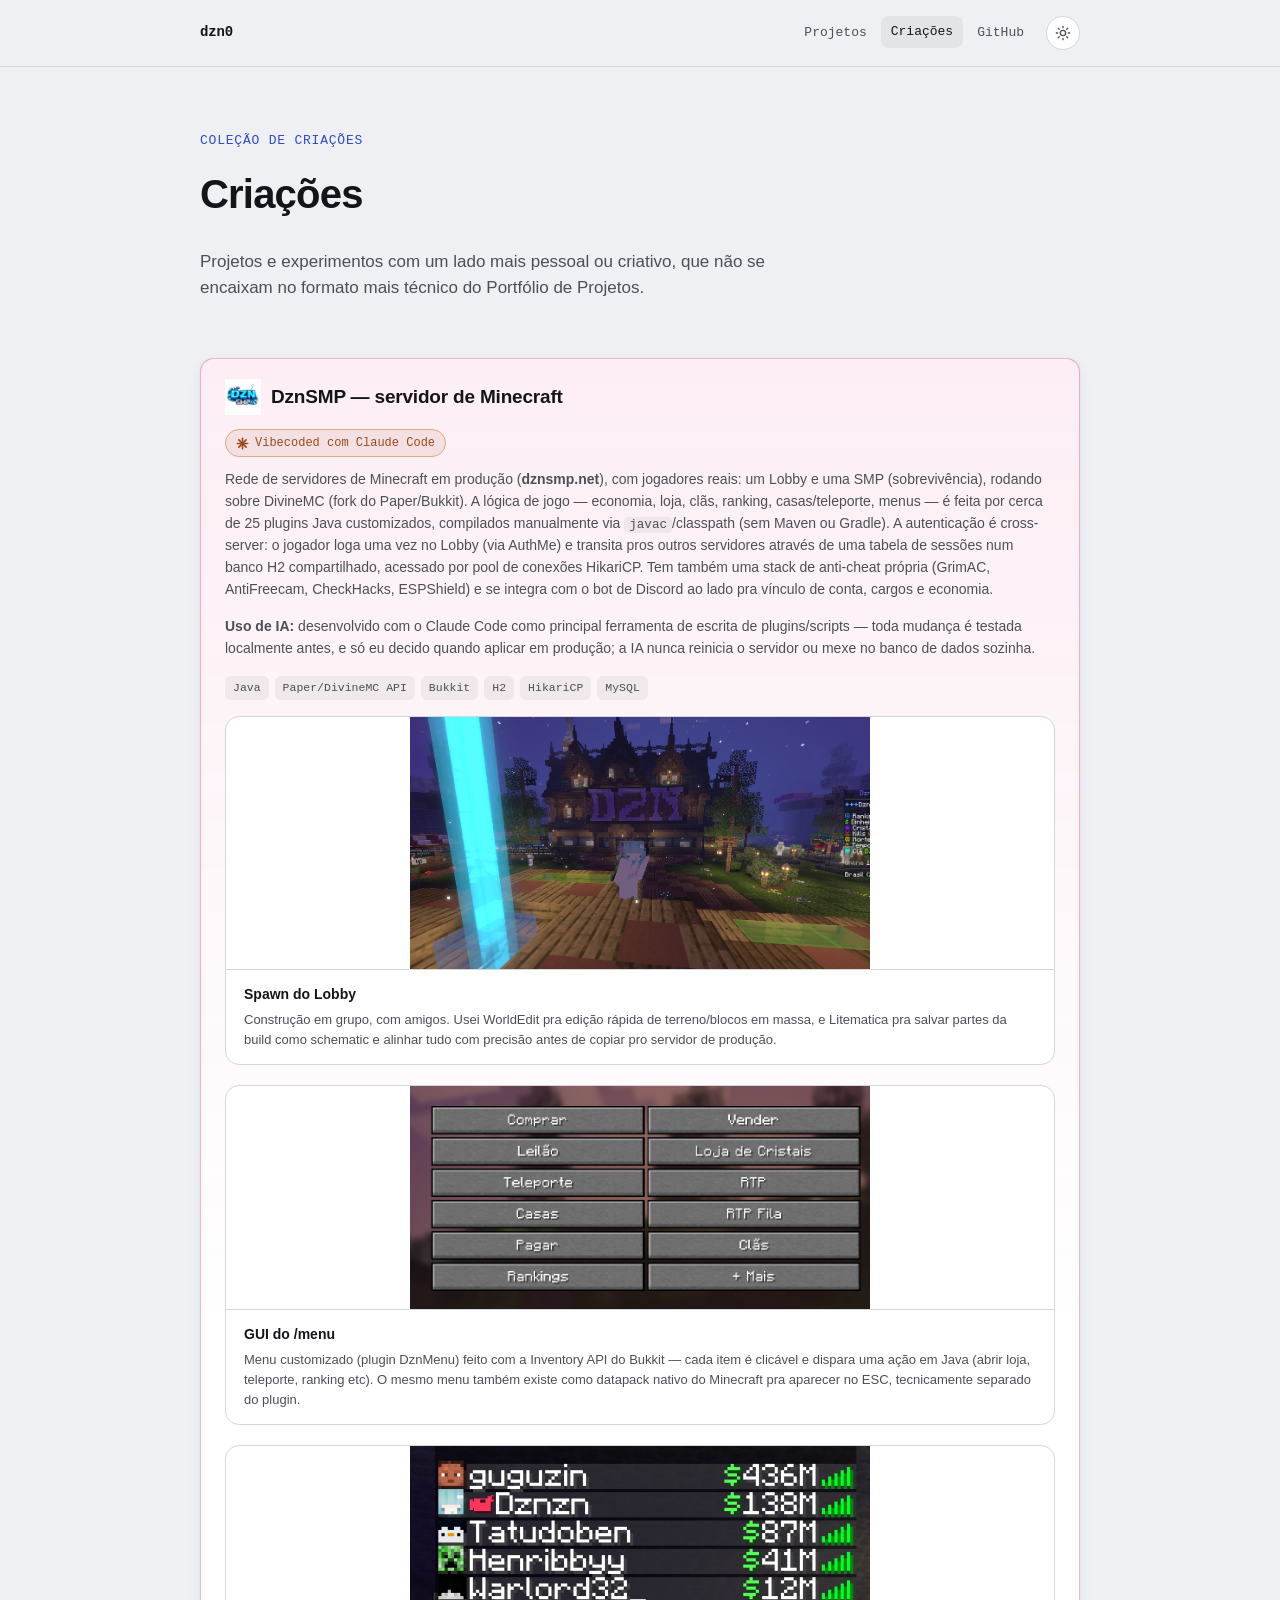
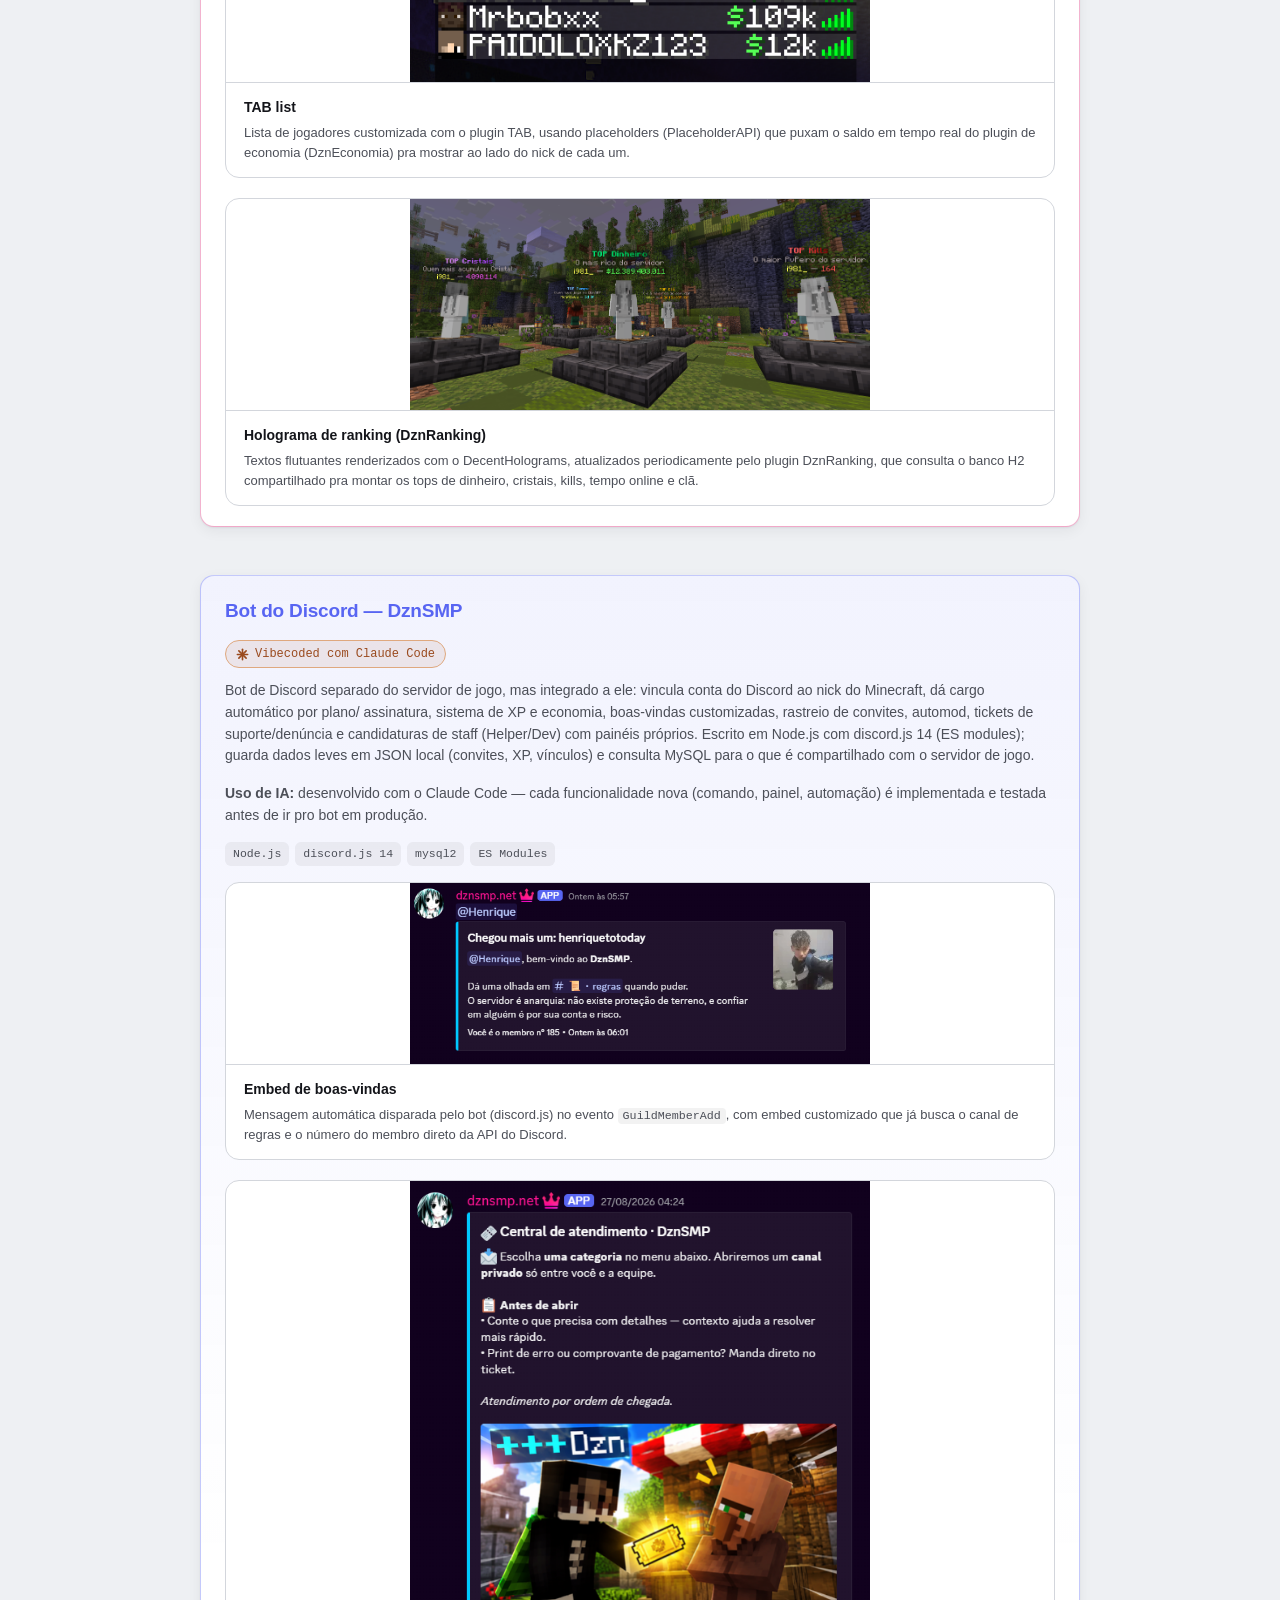
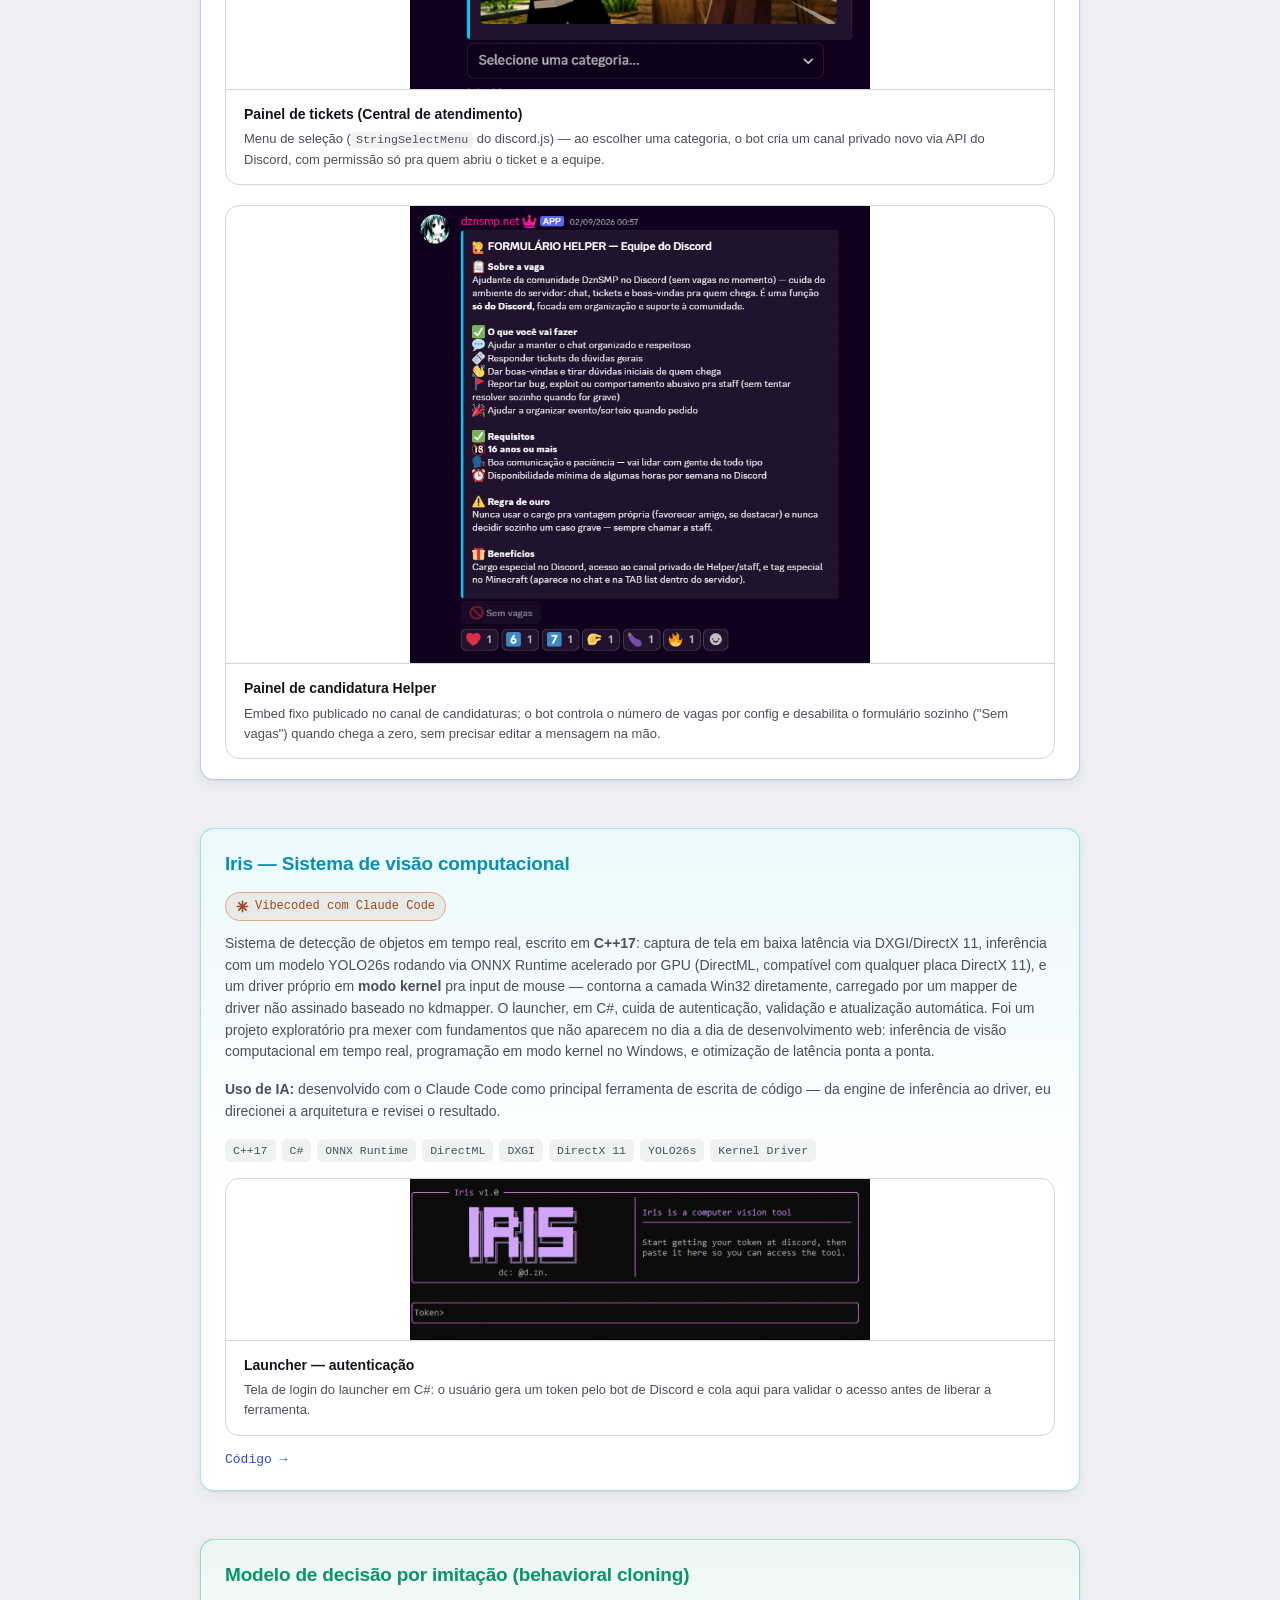
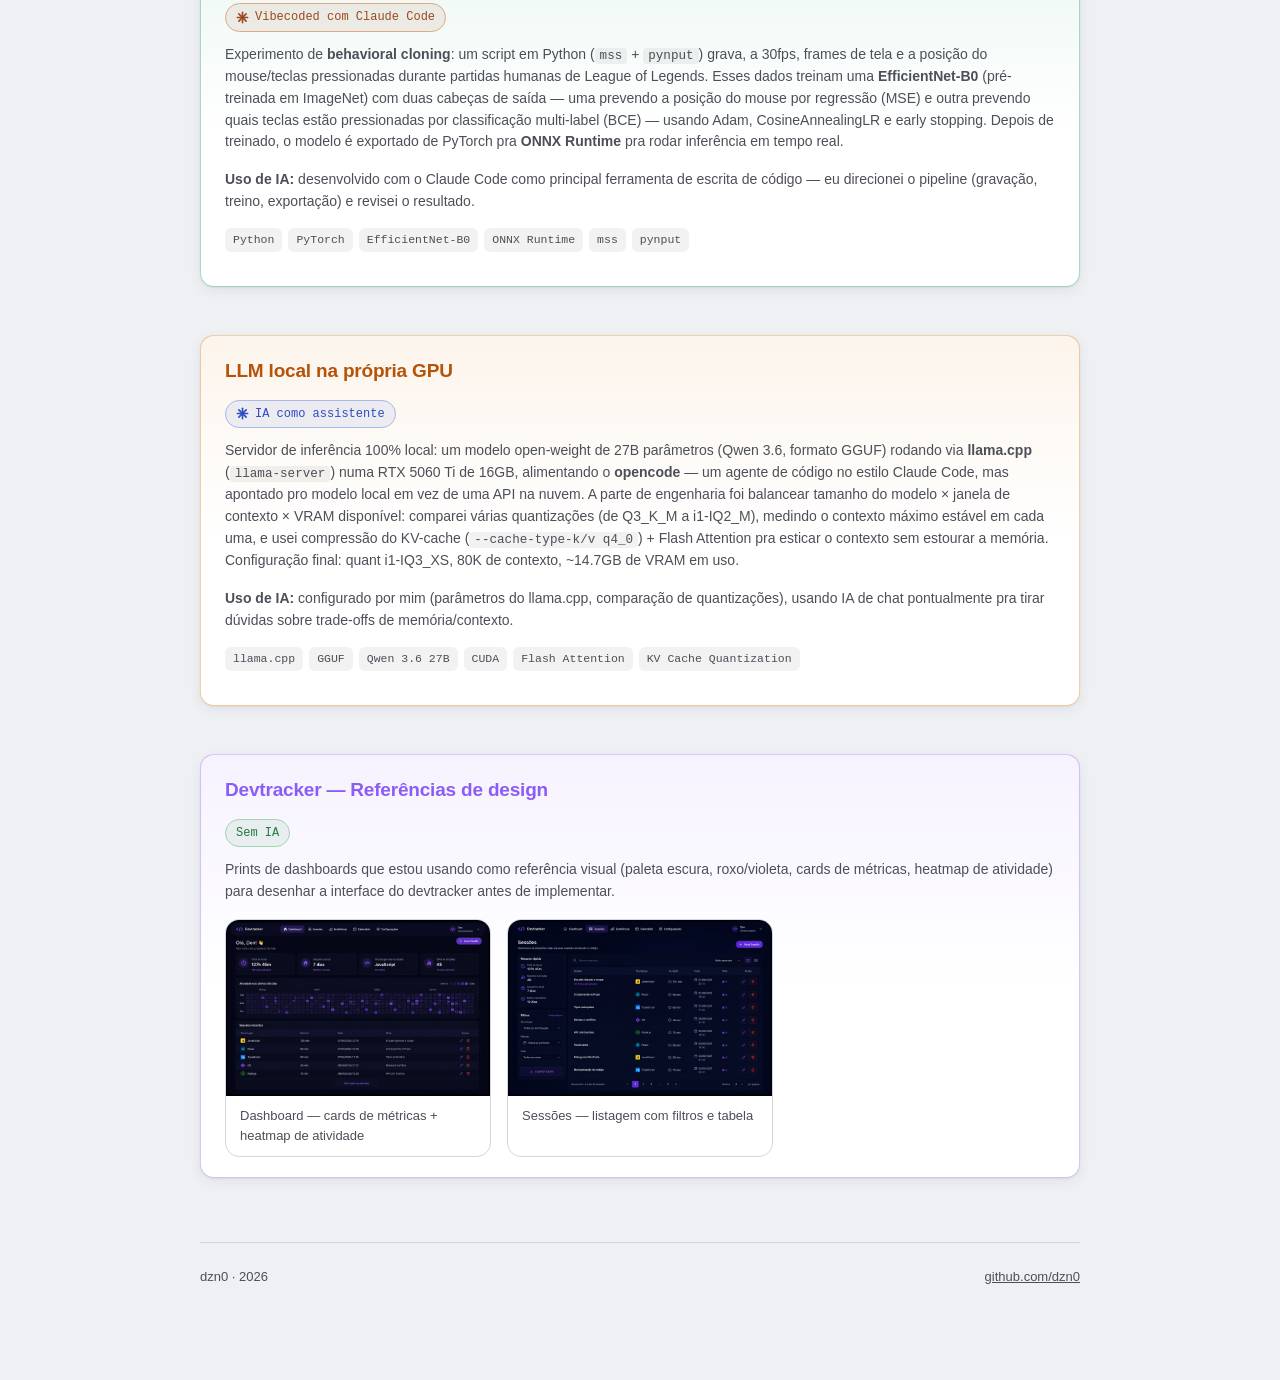
==== commit a5659581: "Add project screenshots to portfolio cards and Iris creation Adds shot-list galleries to analisa-cv," ====
--- a/criacoes/index.html
+++ b/criacoes/index.html
@@ -253,6 +253,18 @@
           <span>YOLO26s</span>
           <span>Kernel Driver</span>
         </div>
+        <div class="shot-list">
+          <figure>
+            <img src="../assets/creations/iris/launcher.png" alt="Tela de autenticação do launcher do Iris, pedindo um token gerado via bot de Discord" />
+            <figcaption>
+              <strong>Launcher — autenticação</strong>
+              <span>
+                Tela de login do launcher em C#: o usuário gera um token pelo bot de
+                Discord e cola aqui para validar o acesso antes de liberar a ferramenta.
+              </span>
+            </figcaption>
+          </figure>
+        </div>
         <div class="card-links" style="margin-top: 14px;">
           <a href="https://github.com/dzn0/iris-computer-vision" target="_blank" rel="noopener">Código →</a>
         </div>
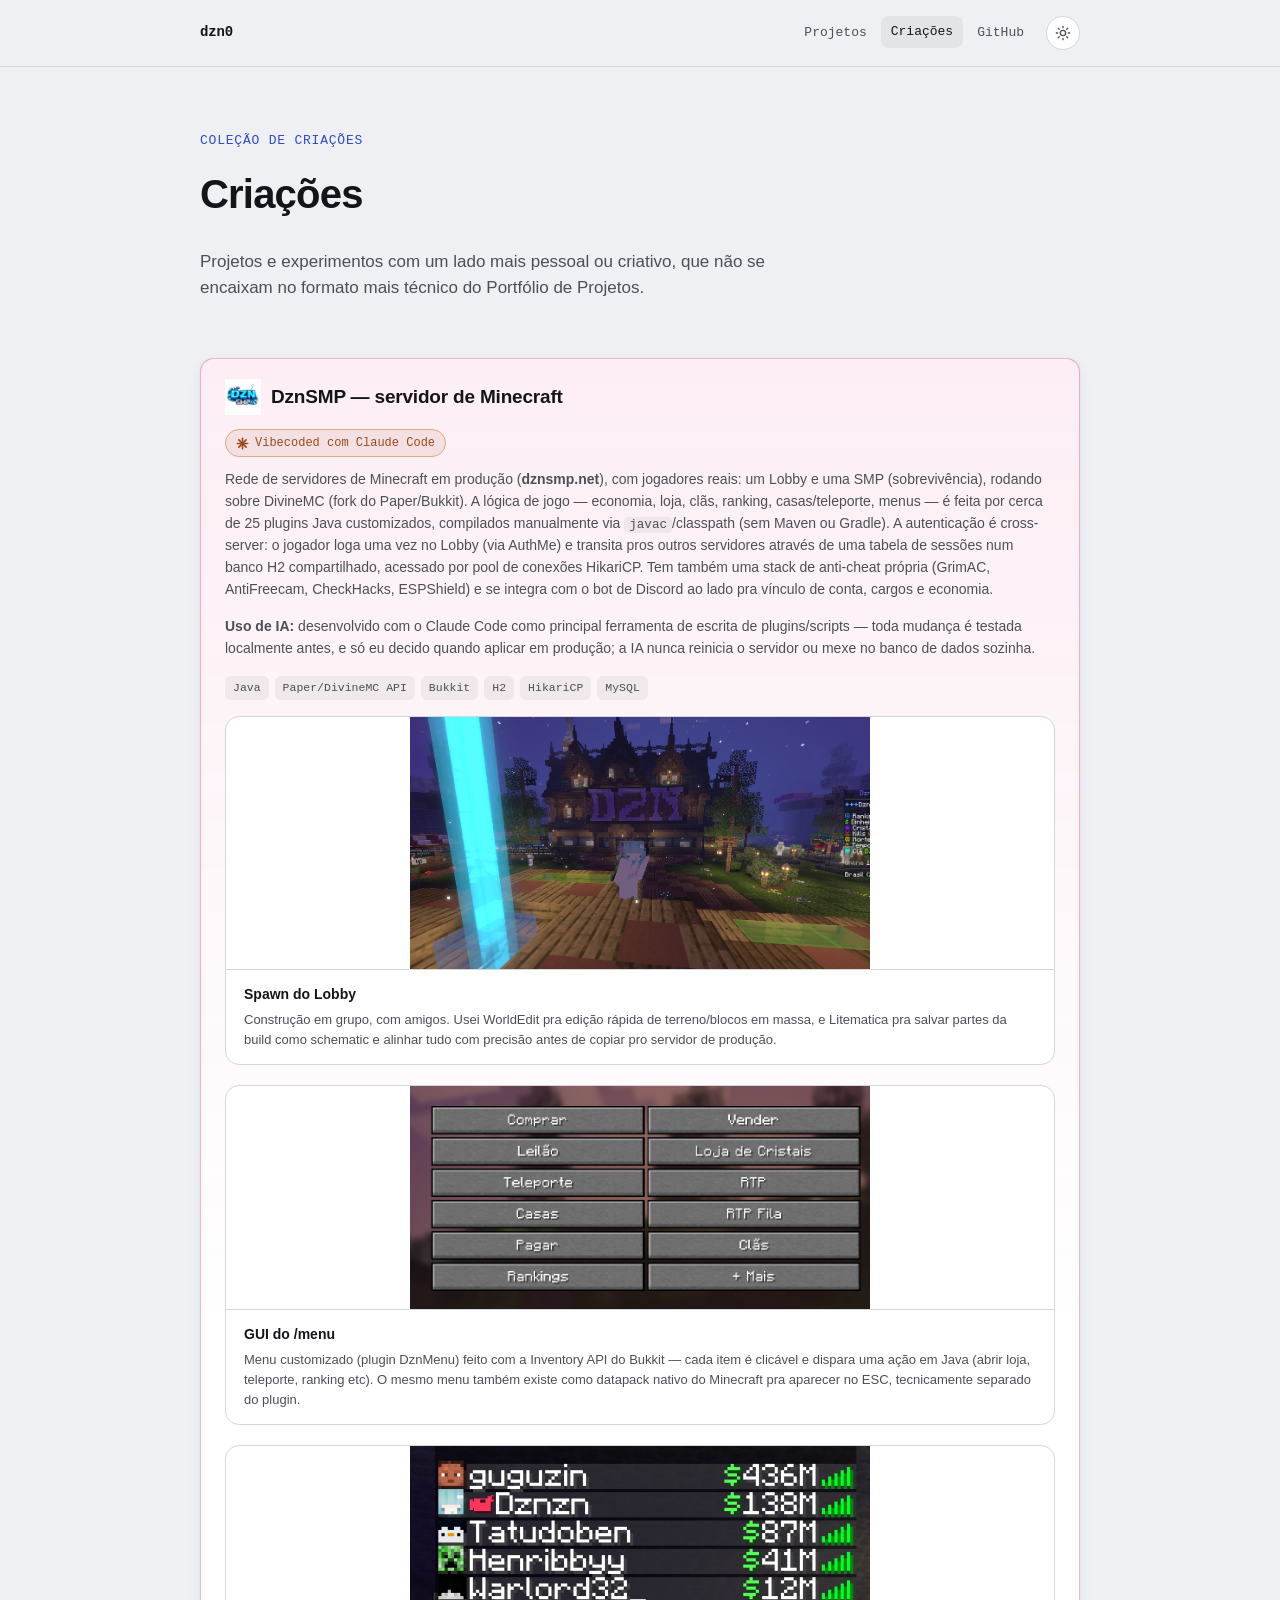
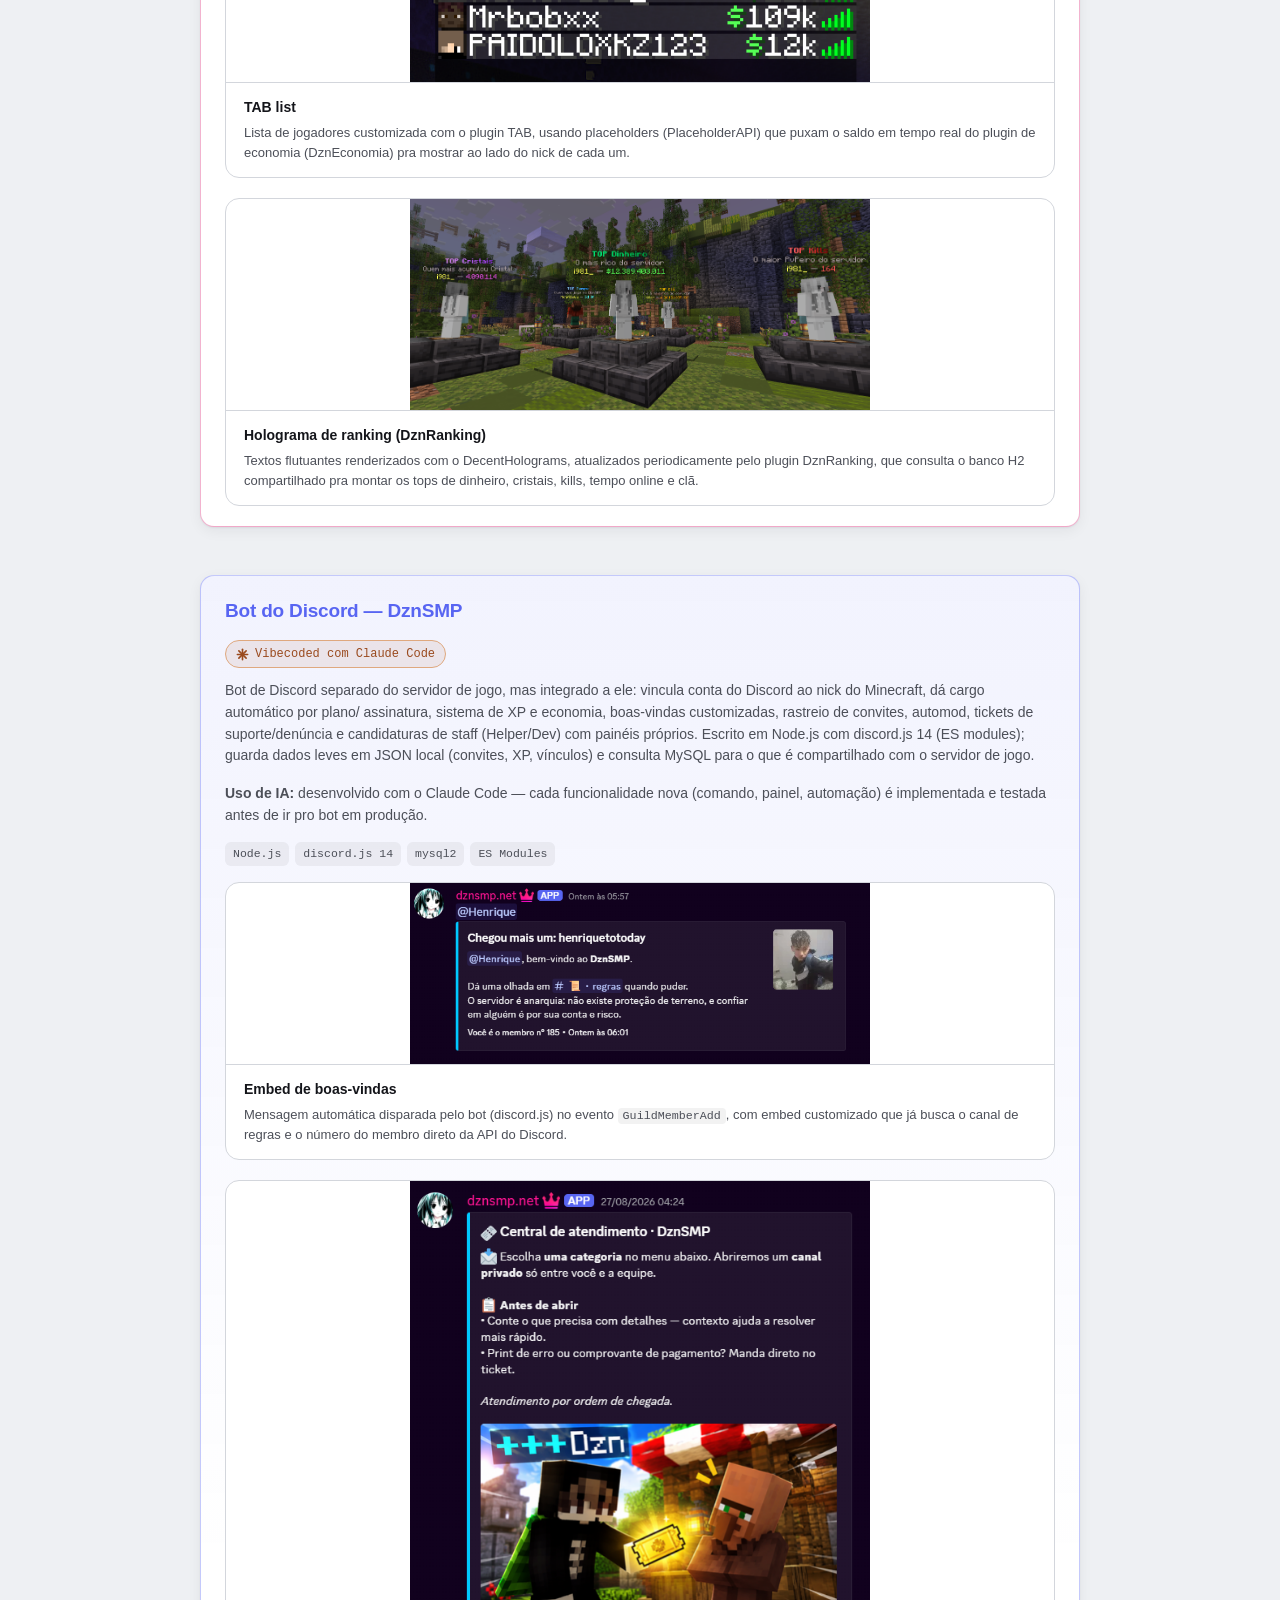
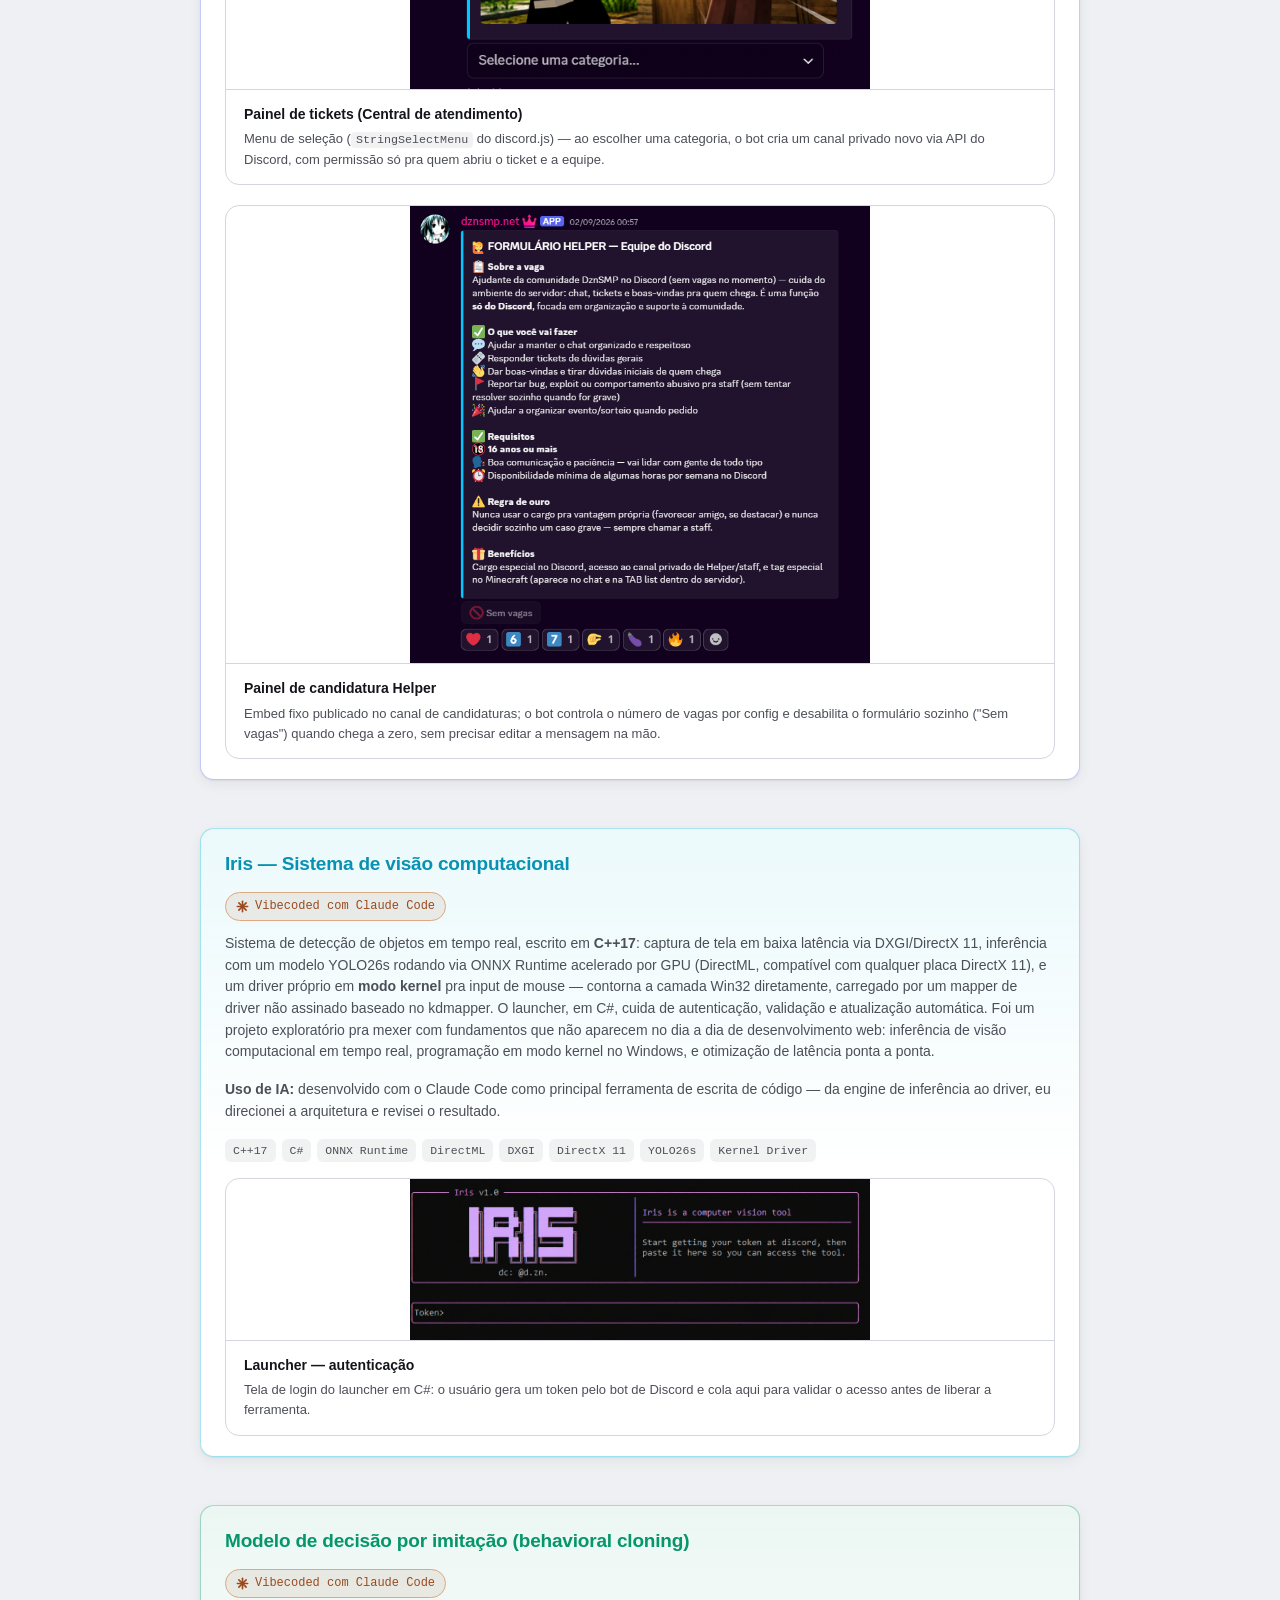
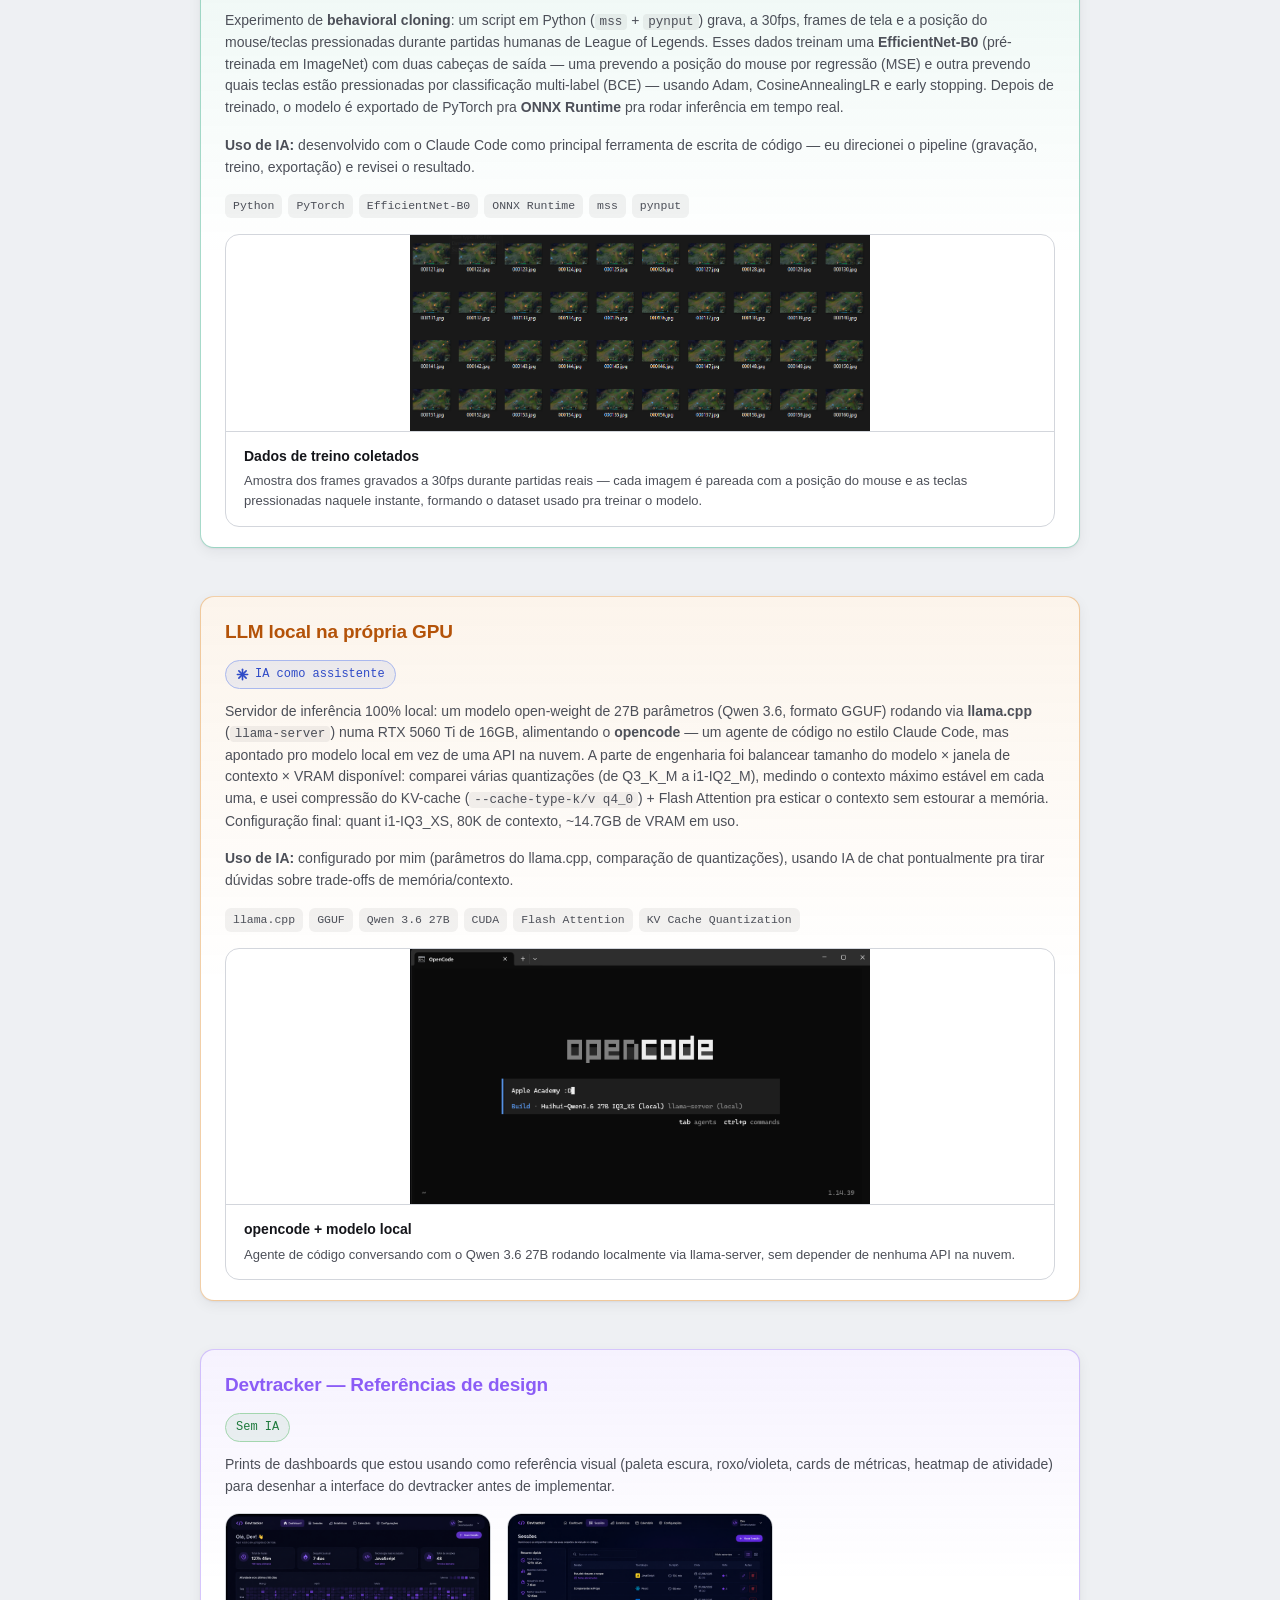
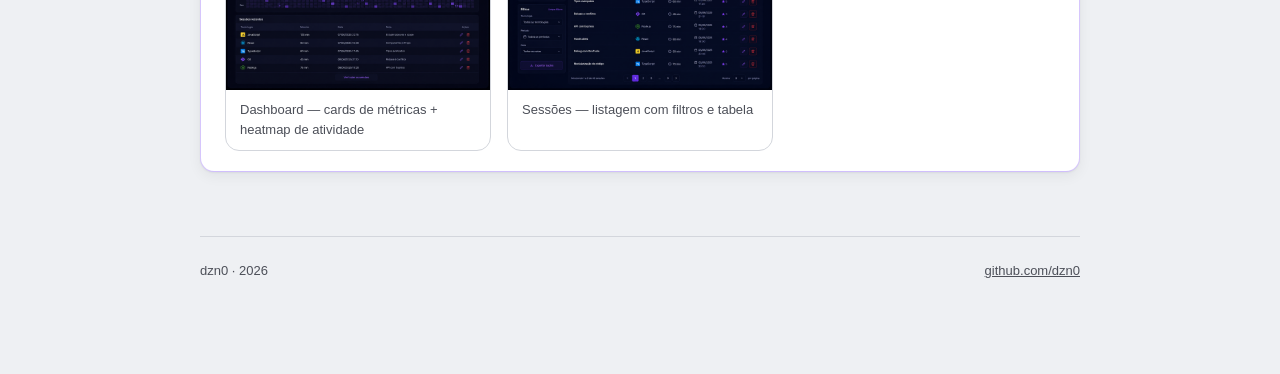
==== commit d2261c77: "Add screenshots to imitation learning and local LLM sections; drop Iris code link Co-Authored-By: Cl" ====
--- a/criacoes/index.html
+++ b/criacoes/index.html
@@ -265,9 +265,6 @@
             </figcaption>
           </figure>
         </div>
-        <div class="card-links" style="margin-top: 14px;">
-          <a href="https://github.com/dzn0/iris-computer-vision" target="_blank" rel="noopener">Código →</a>
-        </div>
       </div>
     </section>
 
@@ -306,6 +303,19 @@
           <span>ONNX Runtime</span>
           <span>mss</span>
           <span>pynput</span>
+        </div>
+        <div class="shot-list">
+          <figure>
+            <img src="../assets/creations/imitation-learning/frames-coletados.png" alt="Pasta com centenas de frames capturados durante partidas de League of Legends, nomeados sequencialmente" />
+            <figcaption>
+              <strong>Dados de treino coletados</strong>
+              <span>
+                Amostra dos frames gravados a 30fps durante partidas reais — cada
+                imagem é pareada com a posição do mouse e as teclas pressionadas
+                naquele instante, formando o dataset usado pra treinar o modelo.
+              </span>
+            </figcaption>
+          </figure>
         </div>
       </div>
     </section>
@@ -348,6 +358,18 @@
           <span>Flash Attention</span>
           <span>KV Cache Quantization</span>
         </div>
+        <div class="shot-list">
+          <figure>
+            <img src="../assets/creations/llm-local/opencode.png" alt="Tela inicial do agente opencode conectado ao modelo local Huihui-Qwen3.6 27B IQ3_XS via llama-server" />
+            <figcaption>
+              <strong>opencode + modelo local</strong>
+              <span>
+                Agente de código conversando com o Qwen 3.6 27B rodando localmente via
+                llama-server, sem depender de nenhuma API na nuvem.
+              </span>
+            </figcaption>
+          </figure>
+        </div>
       </div>
     </section>
 
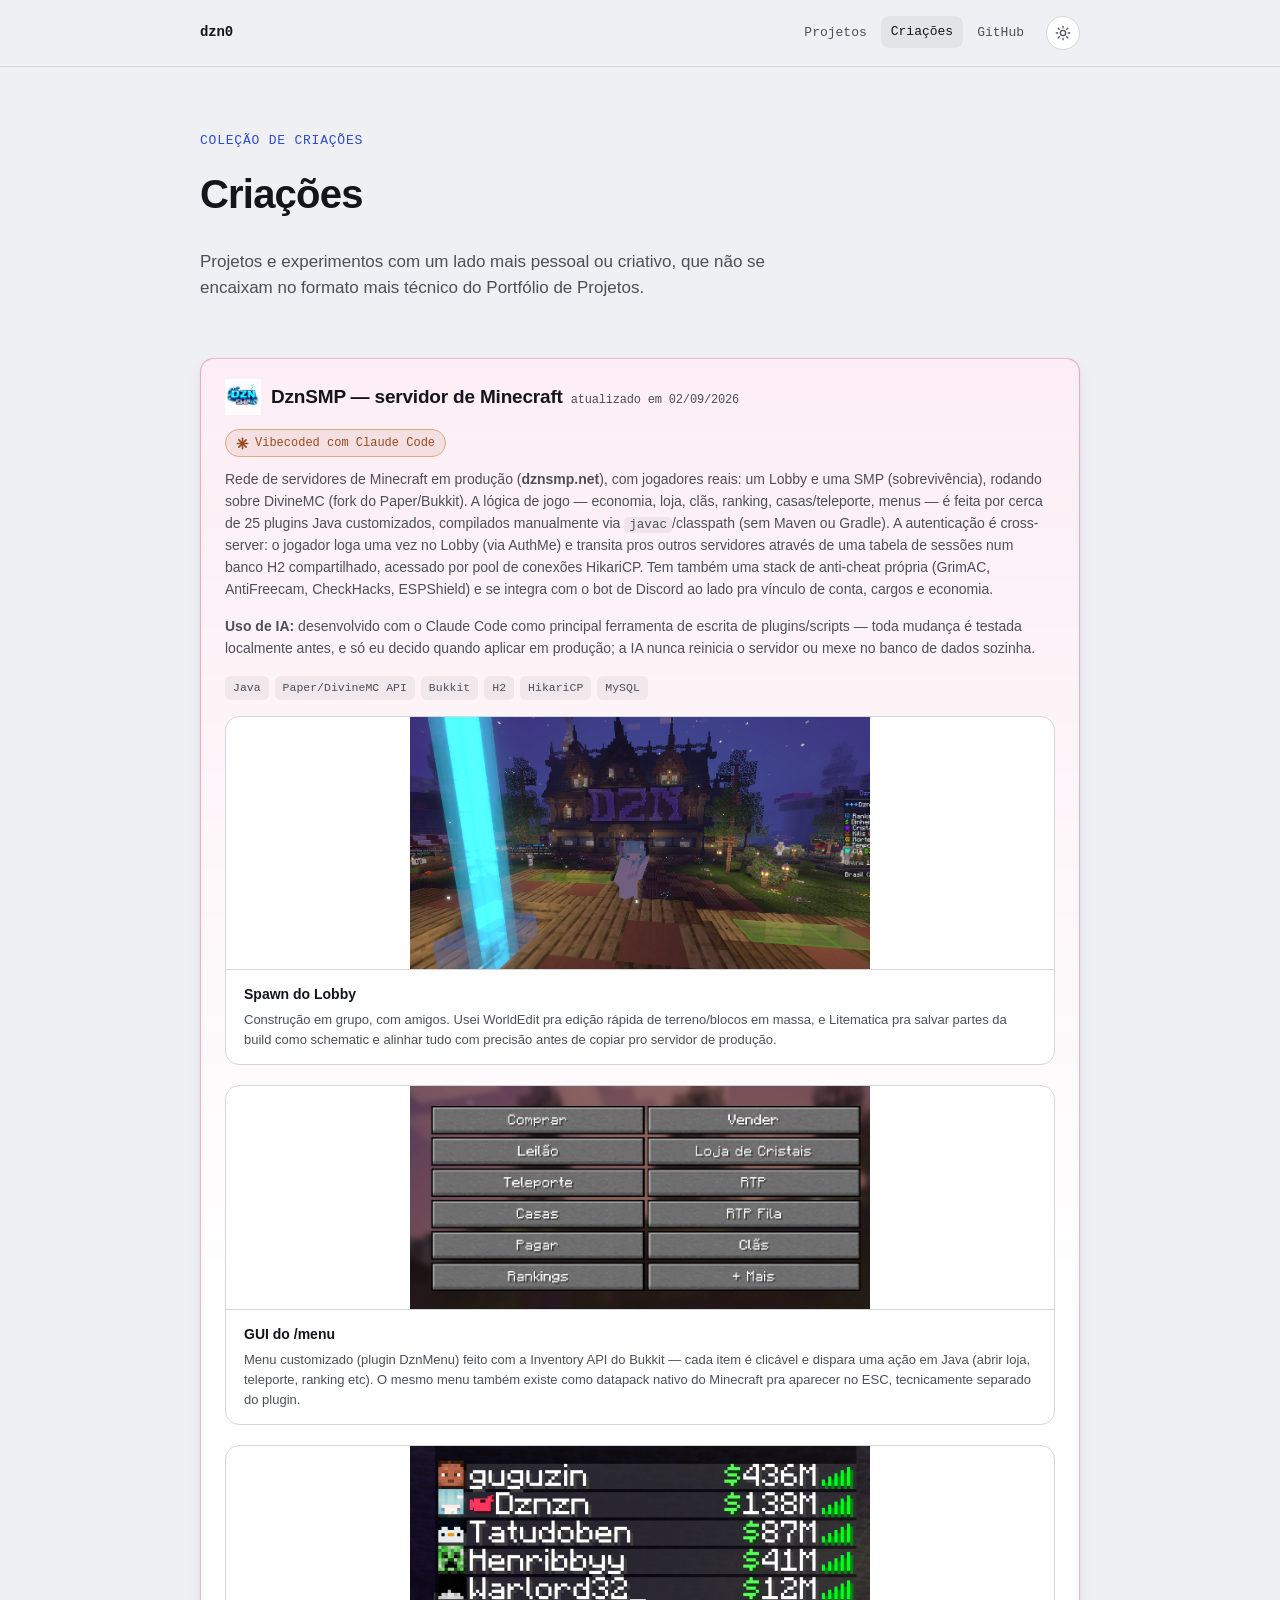
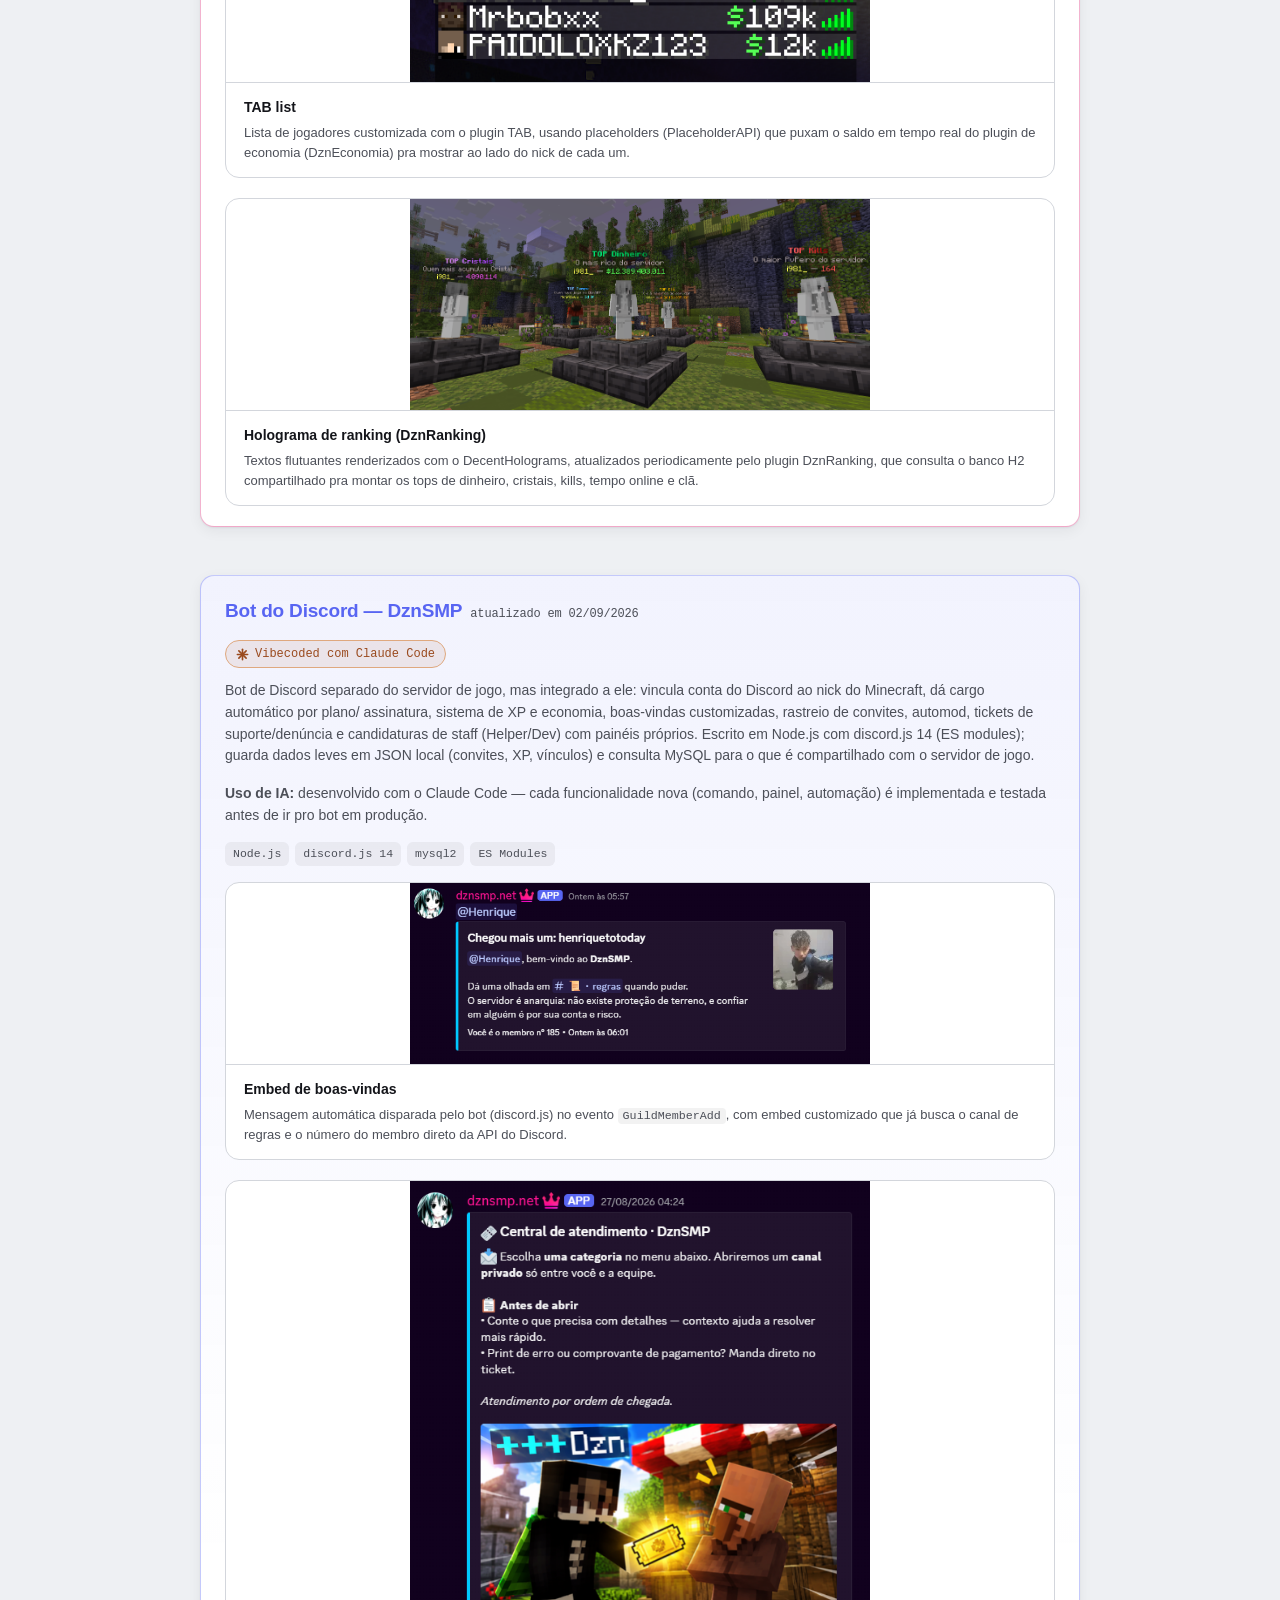
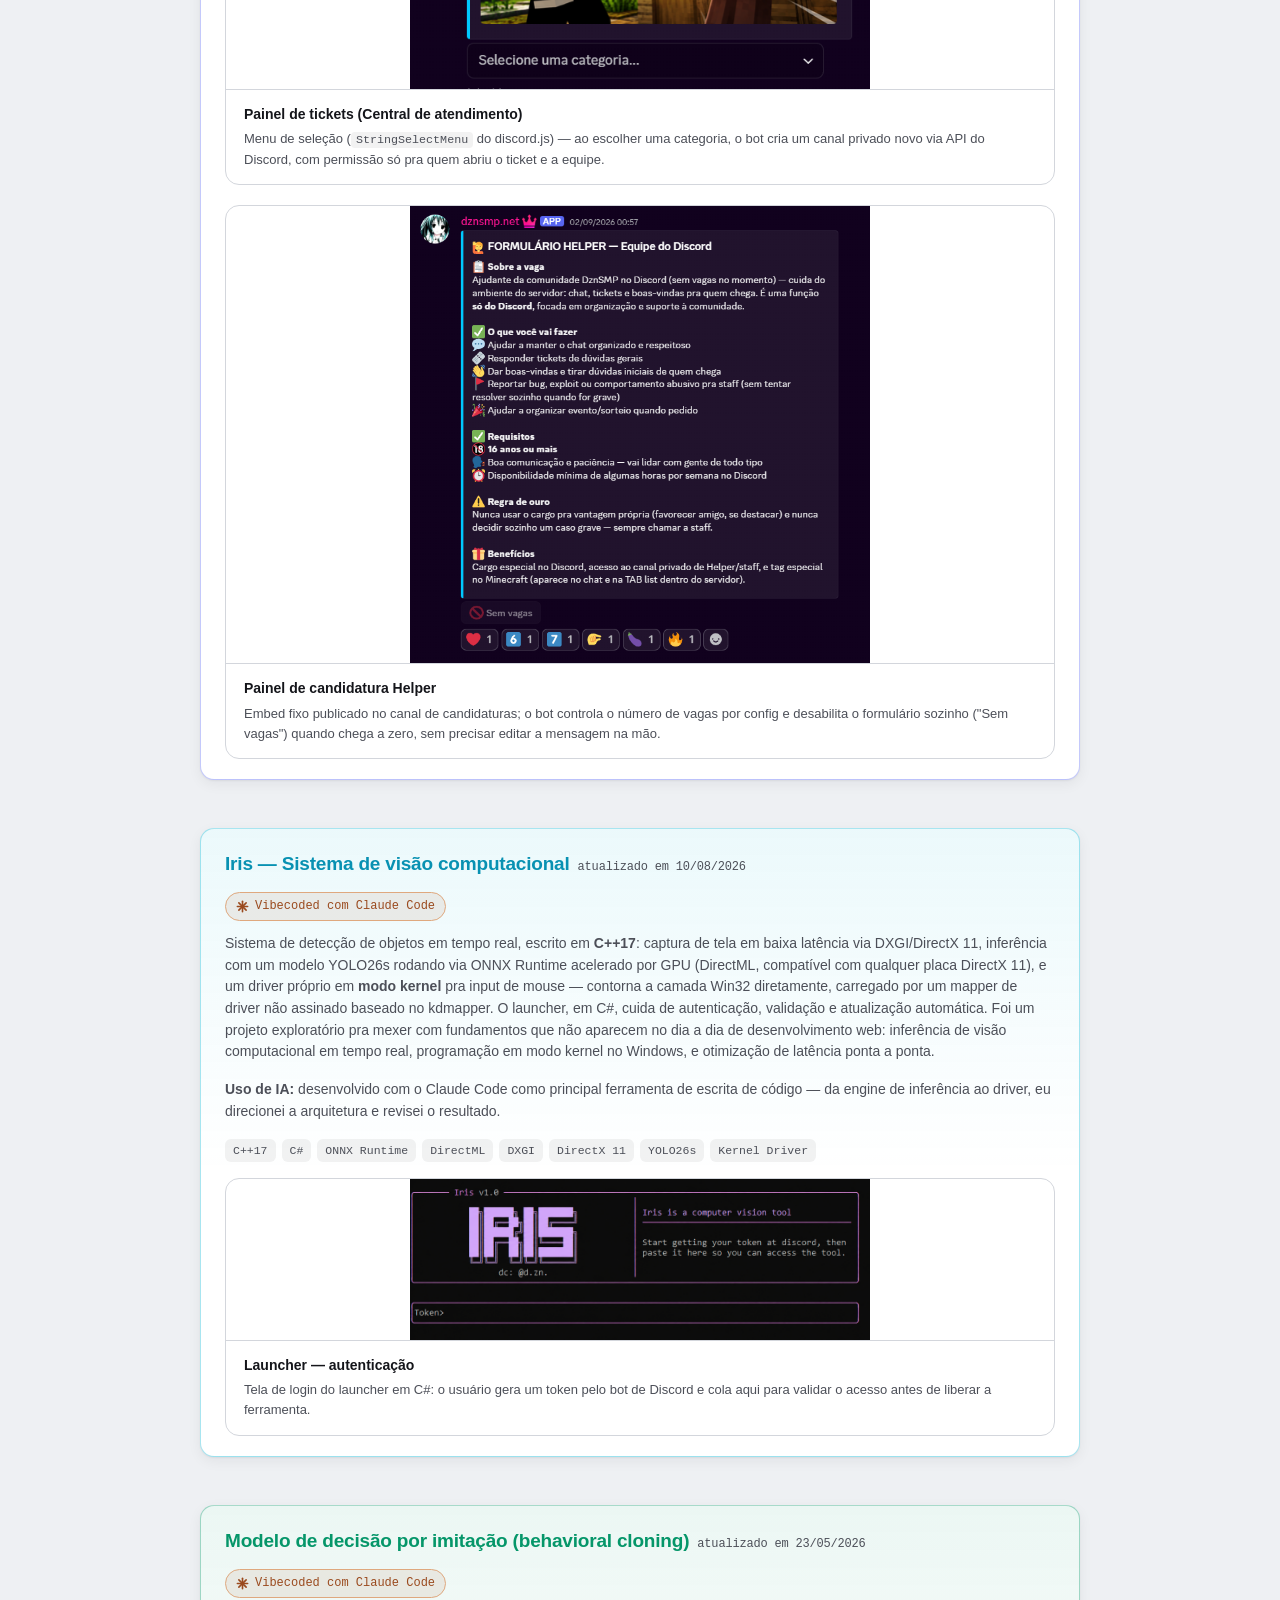
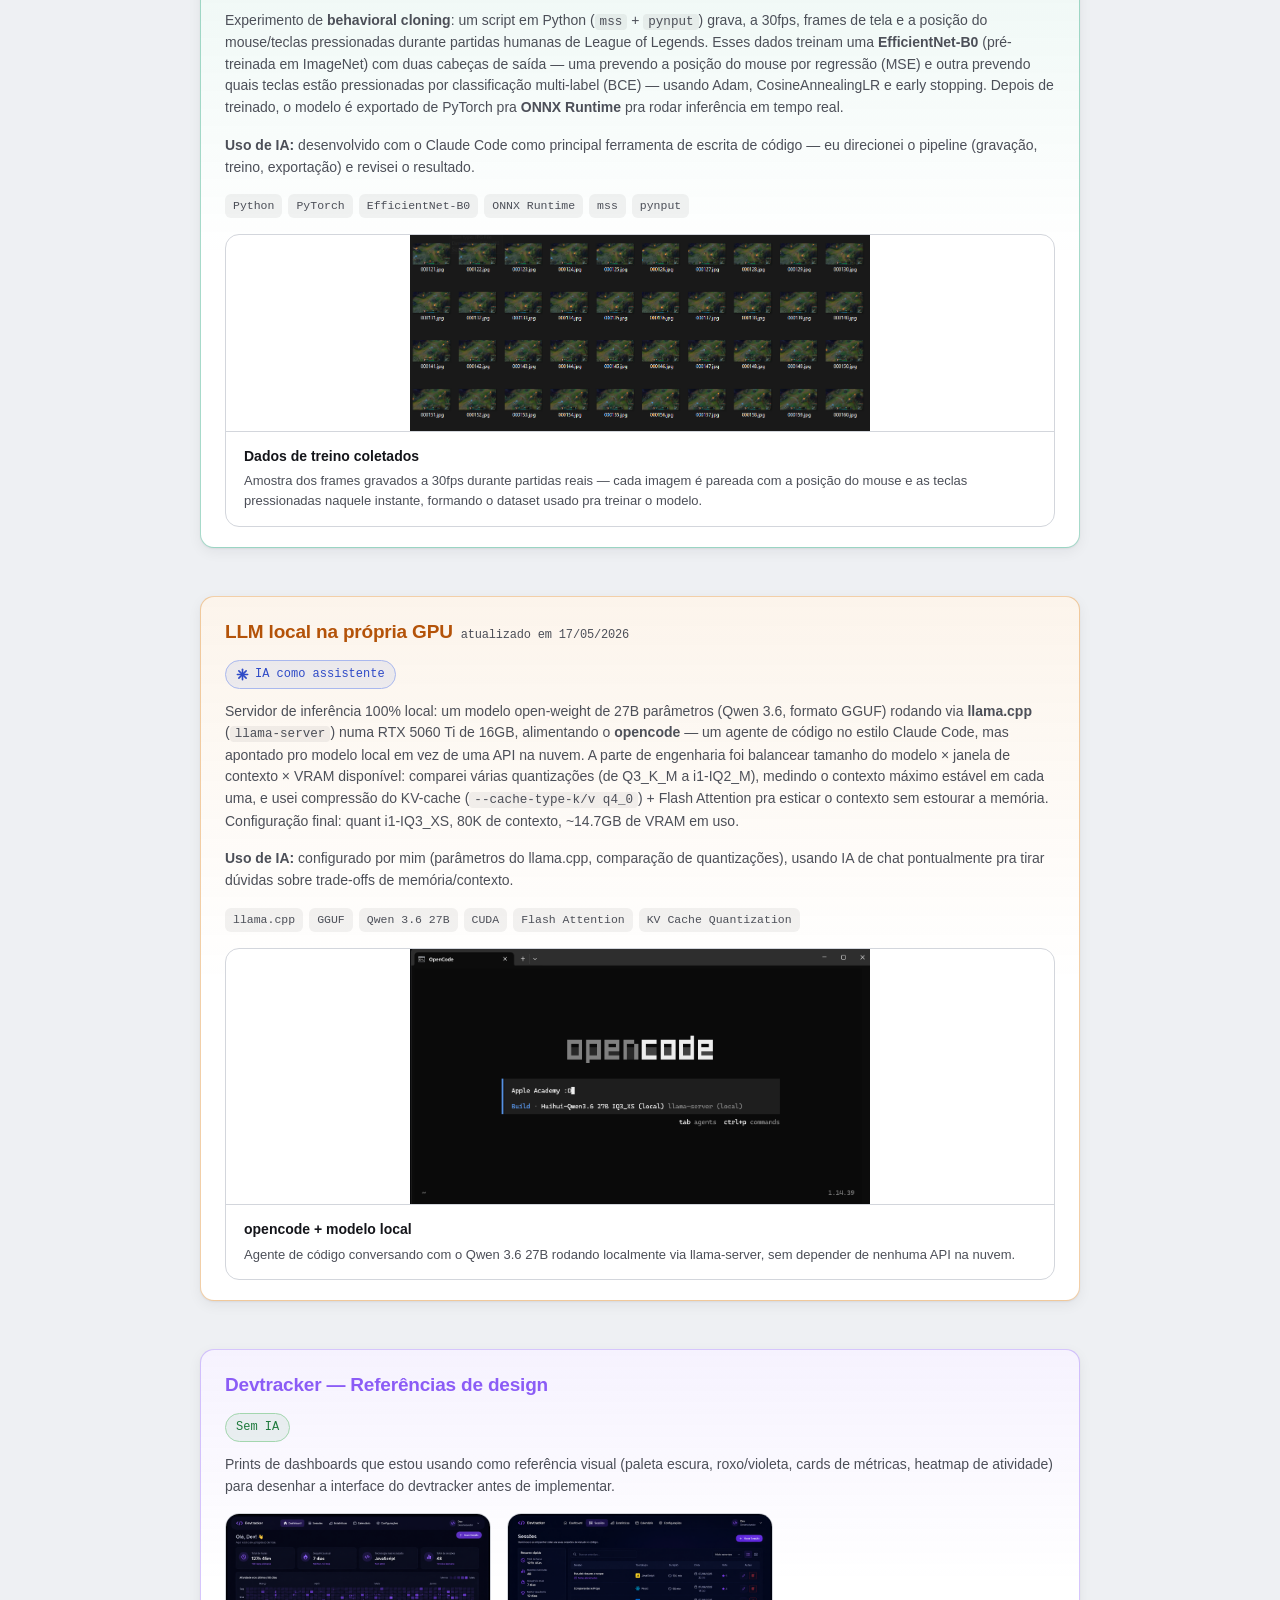
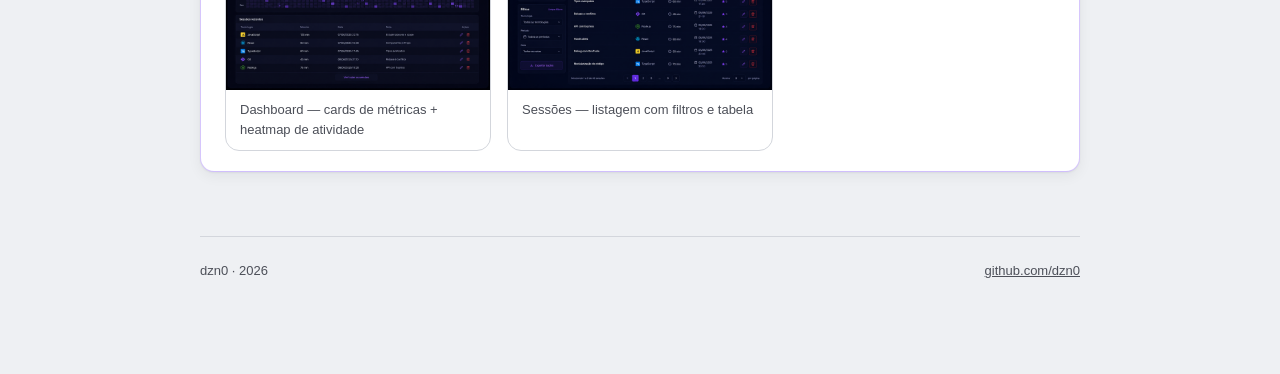
==== commit 1e66f8fe: "Show last-updated date next to each project/creation title Co-Authored-By: Claude Sonnet 5 <noreply@" ====
--- a/criacoes/index.html
+++ b/criacoes/index.html
@@ -53,7 +53,7 @@
       <div class="ai-legend box-pink">
         <div class="box-title-row">
           <img src="../assets/creations/dznsmp/logo.png" alt="Logo do DznSMP" />
-          <h2>DznSMP — servidor de Minecraft</h2>
+          <h2>DznSMP — servidor de Minecraft<span class="updated-date">atualizado em 02/09/2026</span></h2>
         </div>
         <span class="ai-badge vibecoded">
           <svg viewBox="0 0 24 24" fill="currentColor" aria-hidden="true">
@@ -145,7 +145,7 @@
 
     <section>
       <div class="ai-legend box-blurple">
-        <h2>Bot do Discord — DznSMP</h2>
+        <h2>Bot do Discord — DznSMP<span class="updated-date">atualizado em 02/09/2026</span></h2>
         <span class="ai-badge vibecoded">
           <svg viewBox="0 0 24 24" fill="currentColor" aria-hidden="true">
             <rect x="10.5" y="1" width="3" height="22" rx="1.5"/>
@@ -215,7 +215,7 @@
 
     <section>
       <div class="ai-legend box-cyan">
-        <h2>Iris — Sistema de visão computacional</h2>
+        <h2>Iris — Sistema de visão computacional<span class="updated-date">atualizado em 10/08/2026</span></h2>
         <span class="ai-badge vibecoded">
           <svg viewBox="0 0 24 24" fill="currentColor" aria-hidden="true">
             <rect x="10.5" y="1" width="3" height="22" rx="1.5"/>
@@ -270,7 +270,7 @@
 
     <section>
       <div class="ai-legend box-green">
-        <h2>Modelo de decisão por imitação (behavioral cloning)</h2>
+        <h2>Modelo de decisão por imitação (behavioral cloning)<span class="updated-date">atualizado em 23/05/2026</span></h2>
         <span class="ai-badge vibecoded">
           <svg viewBox="0 0 24 24" fill="currentColor" aria-hidden="true">
             <rect x="10.5" y="1" width="3" height="22" rx="1.5"/>
@@ -322,7 +322,7 @@
 
     <section>
       <div class="ai-legend box-amber">
-        <h2>LLM local na própria GPU</h2>
+        <h2>LLM local na própria GPU<span class="updated-date">atualizado em 17/05/2026</span></h2>
         <span class="ai-badge assisted">
           <svg viewBox="0 0 24 24" fill="currentColor" aria-hidden="true">
             <rect x="10.5" y="1" width="3" height="22" rx="1.5"/>
--- a/assets/style.css
+++ b/assets/style.css
@@ -321,6 +321,15 @@
   border-color: var(--wip-border);
 }
 
+.updated-date {
+  font-family: var(--mono);
+  font-size: 12px;
+  font-weight: 400;
+  color: var(--text-dim);
+  margin-left: 8px;
+  white-space: nowrap;
+}
+
 .card p {
   color: var(--text-dim);
   margin: 0 0 12px;
